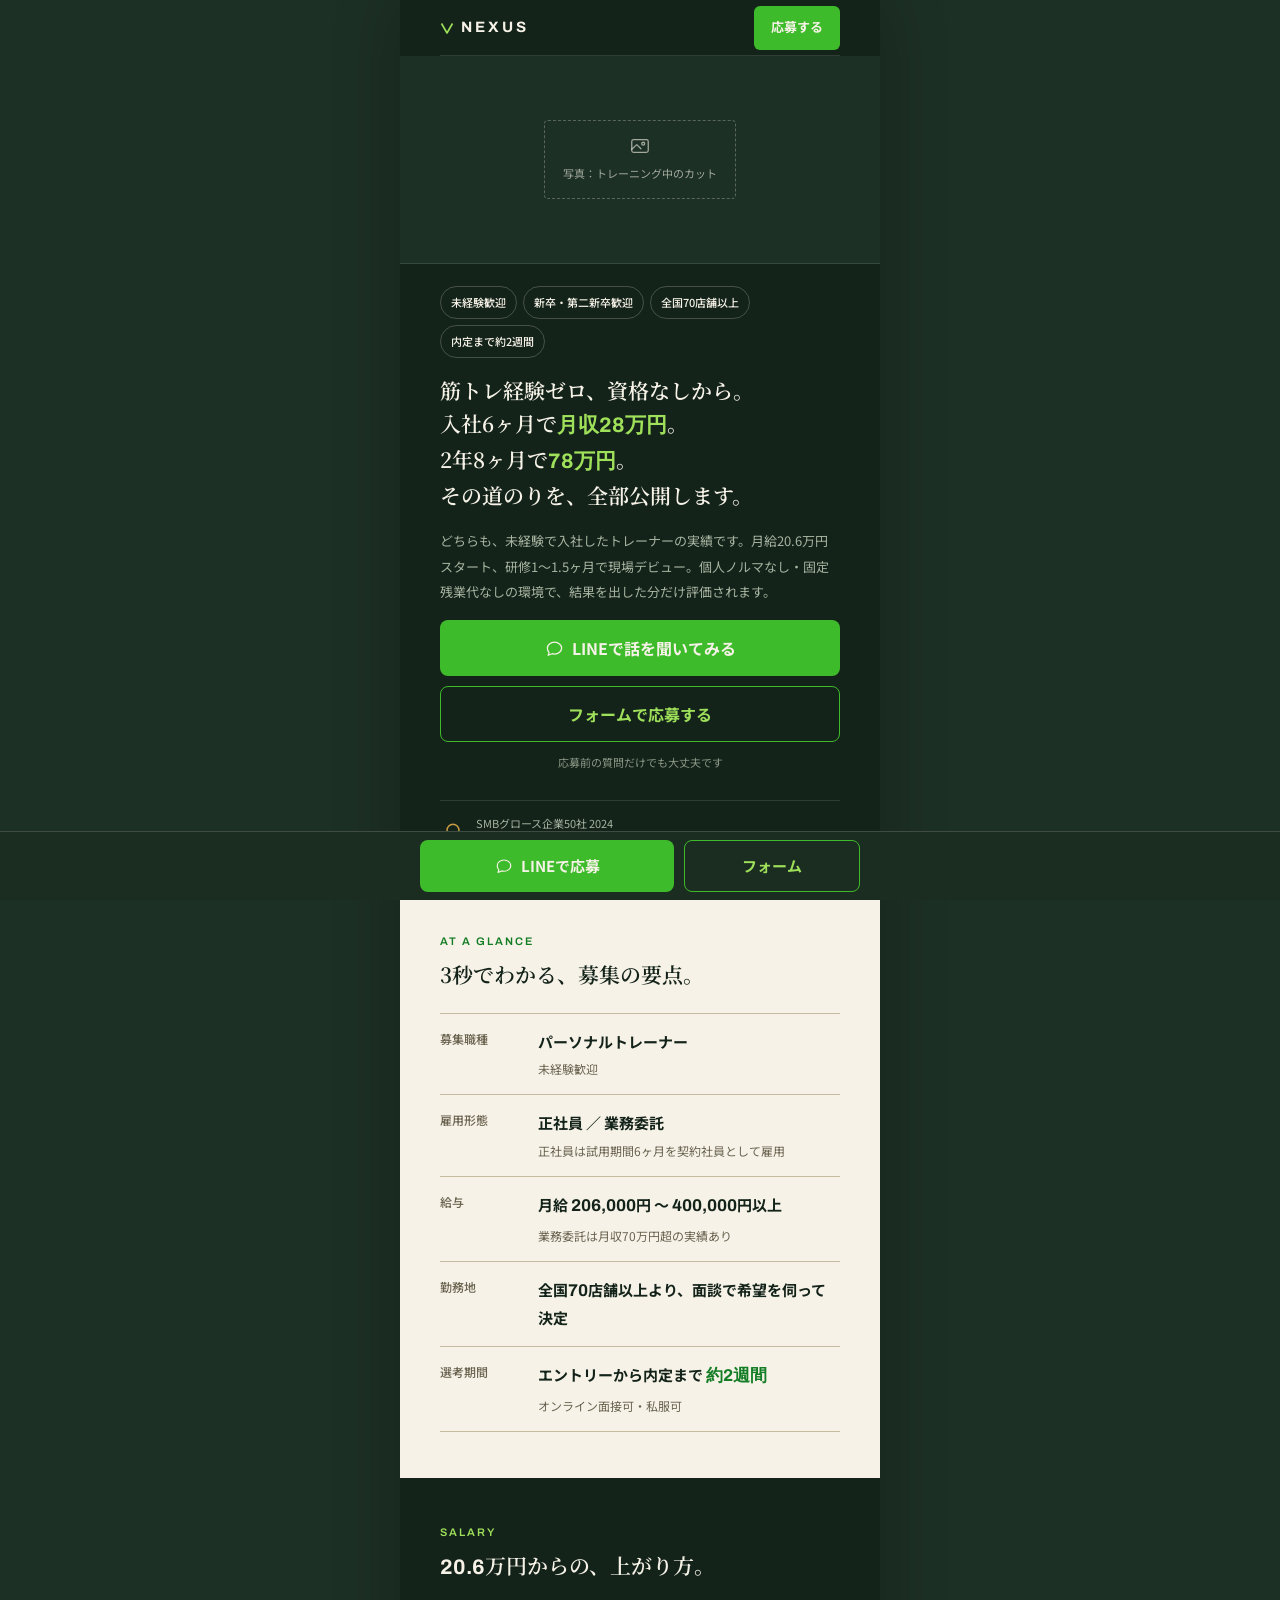
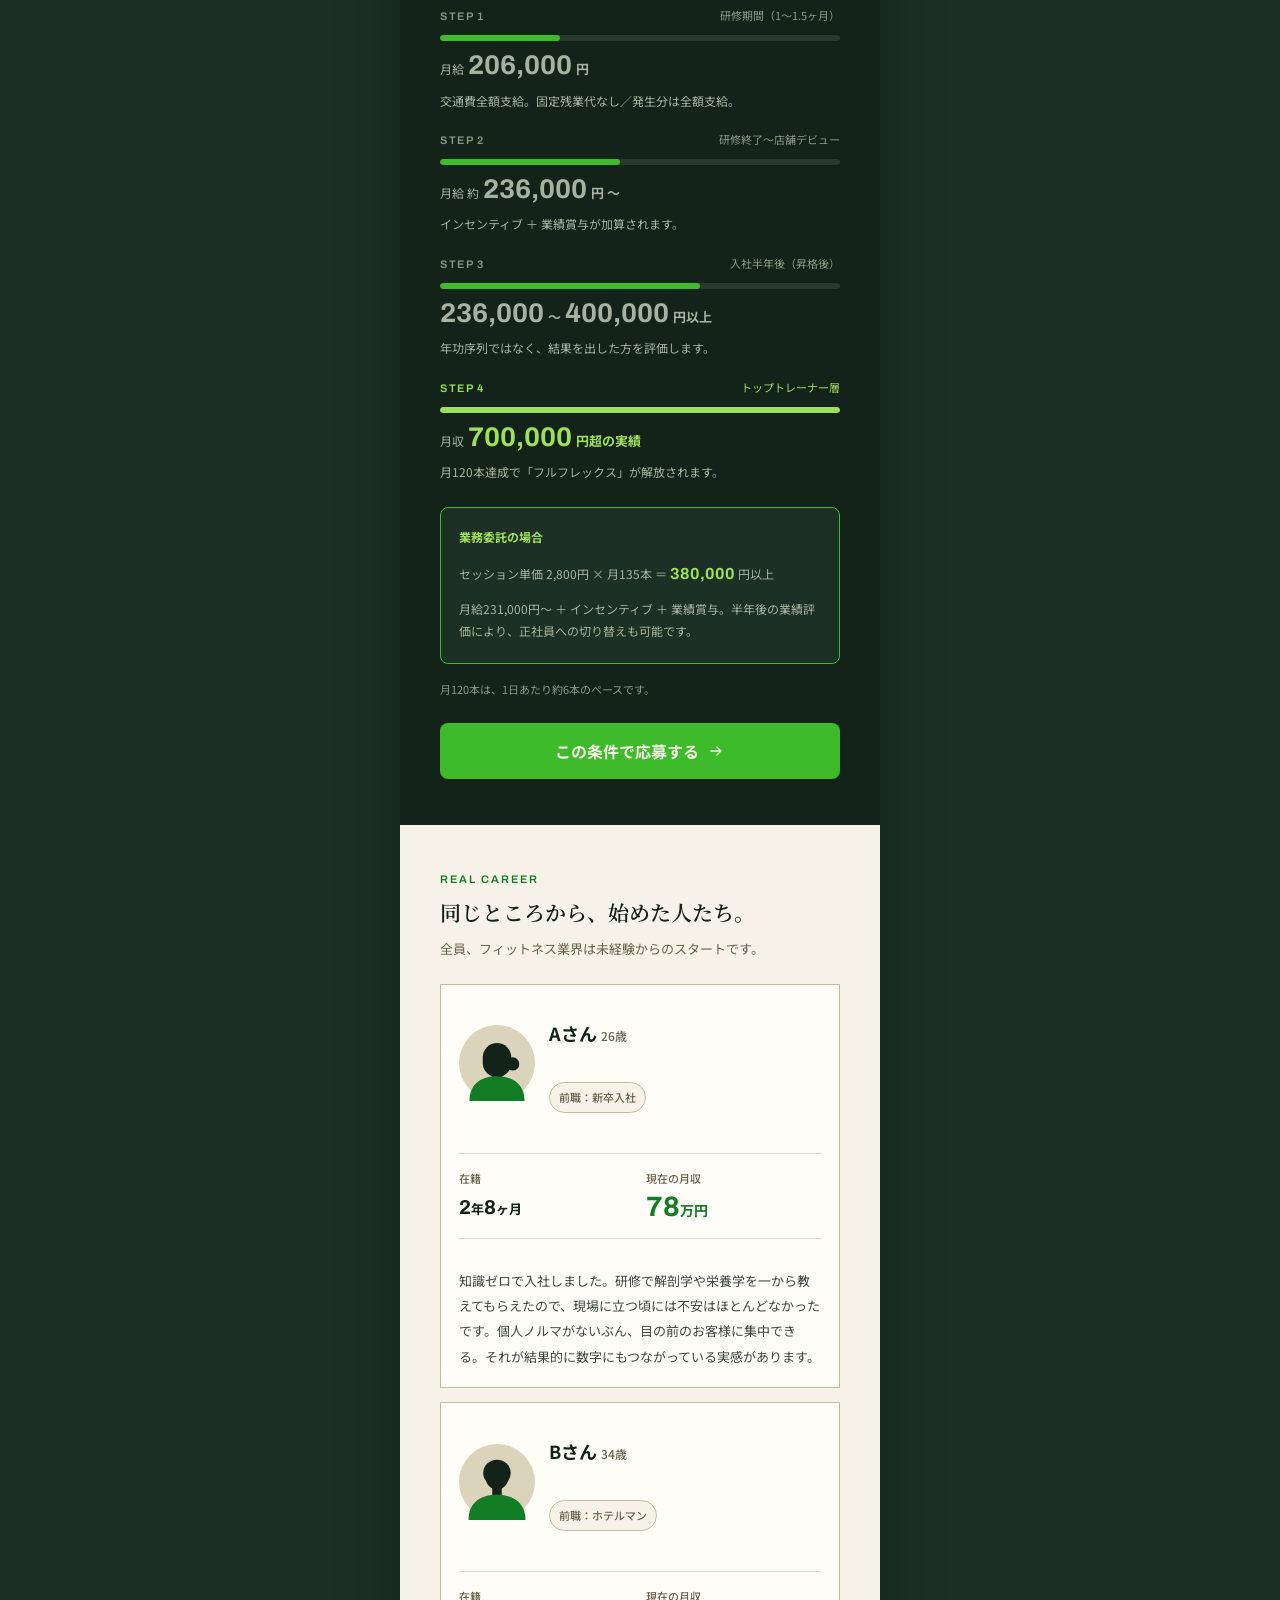
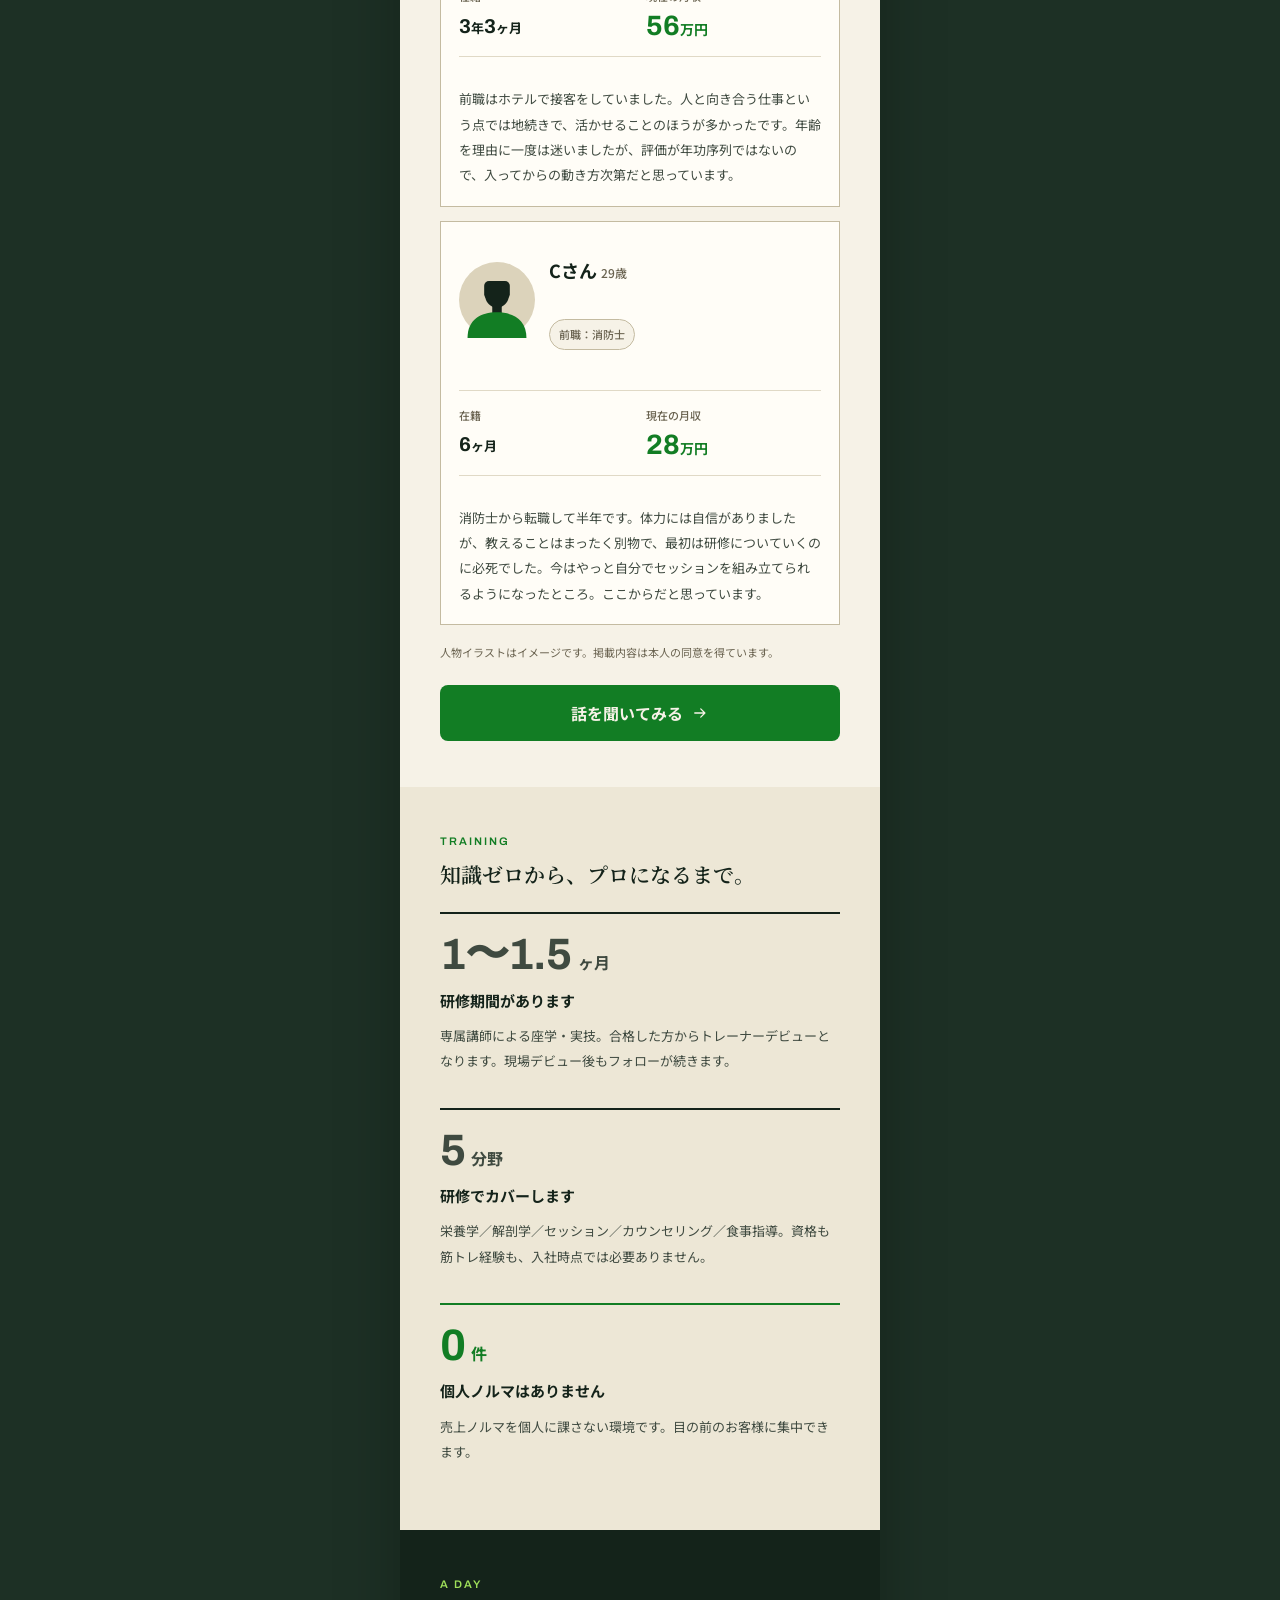
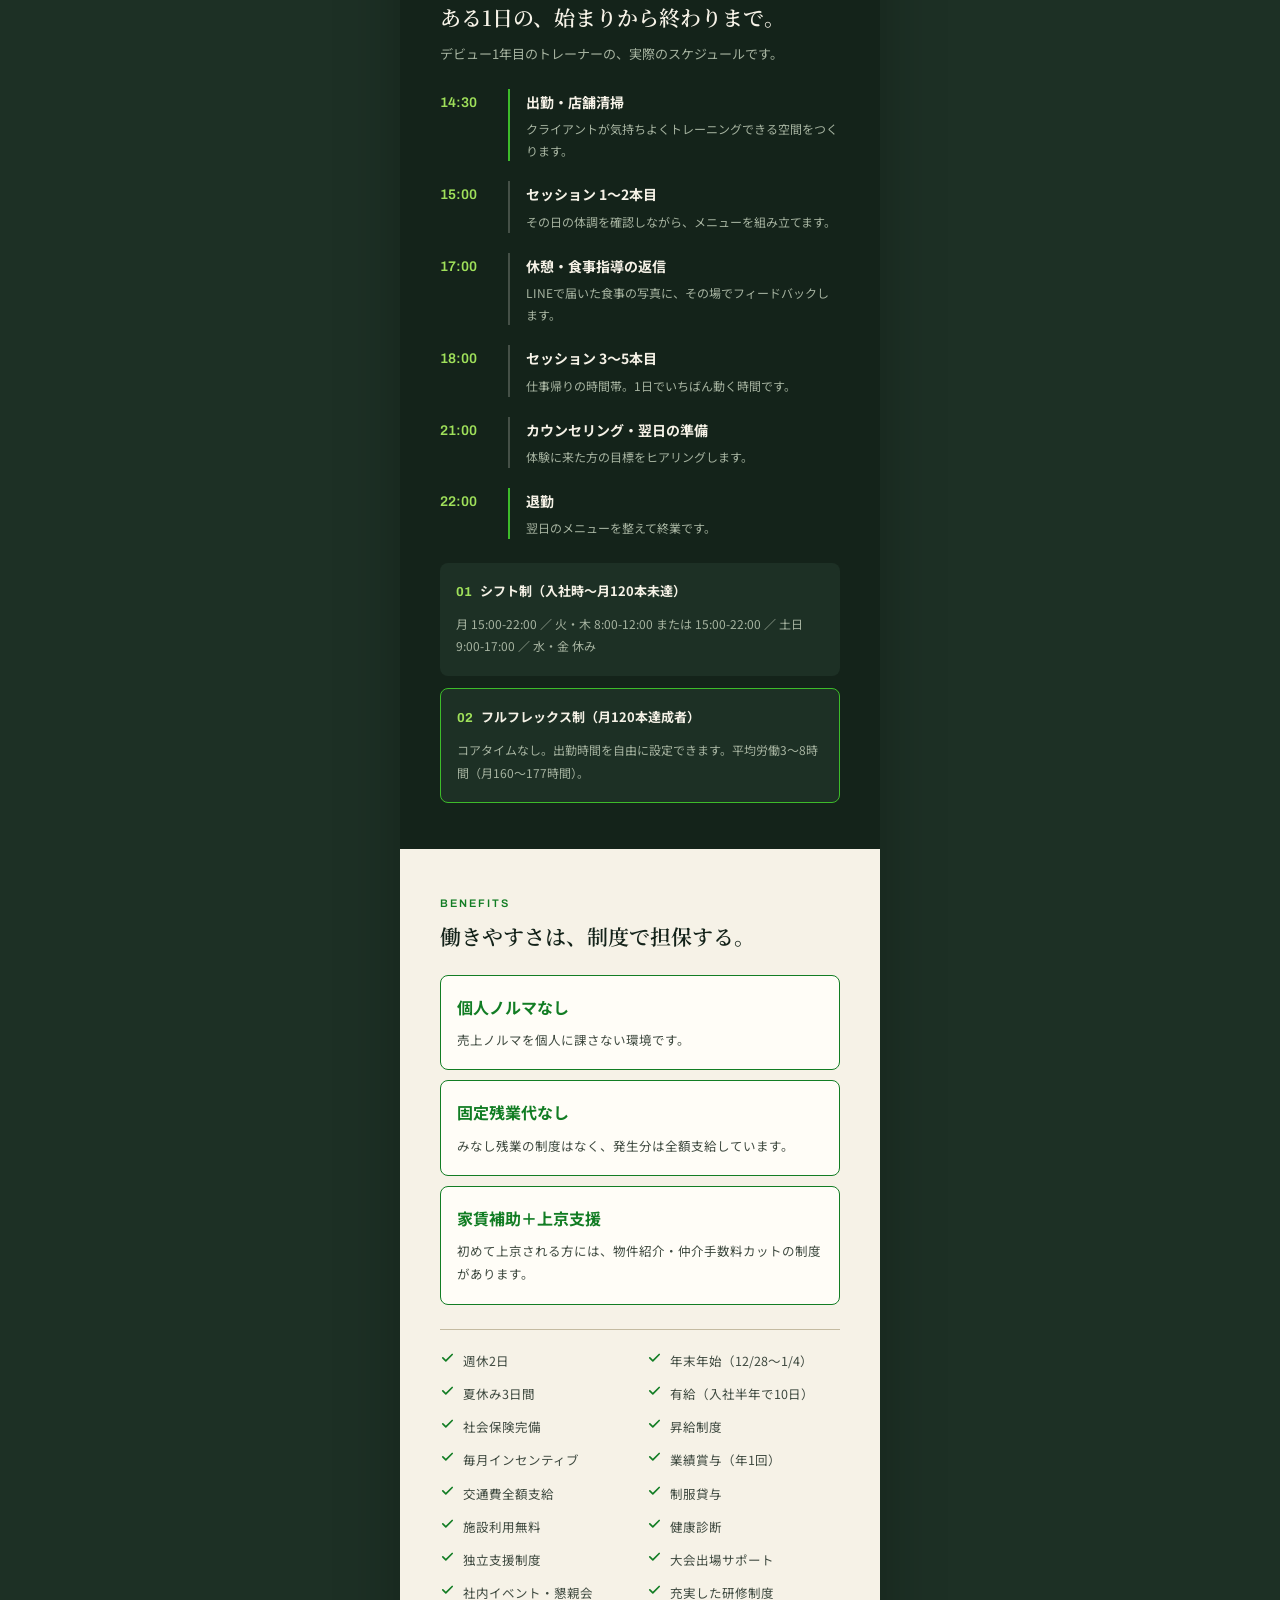
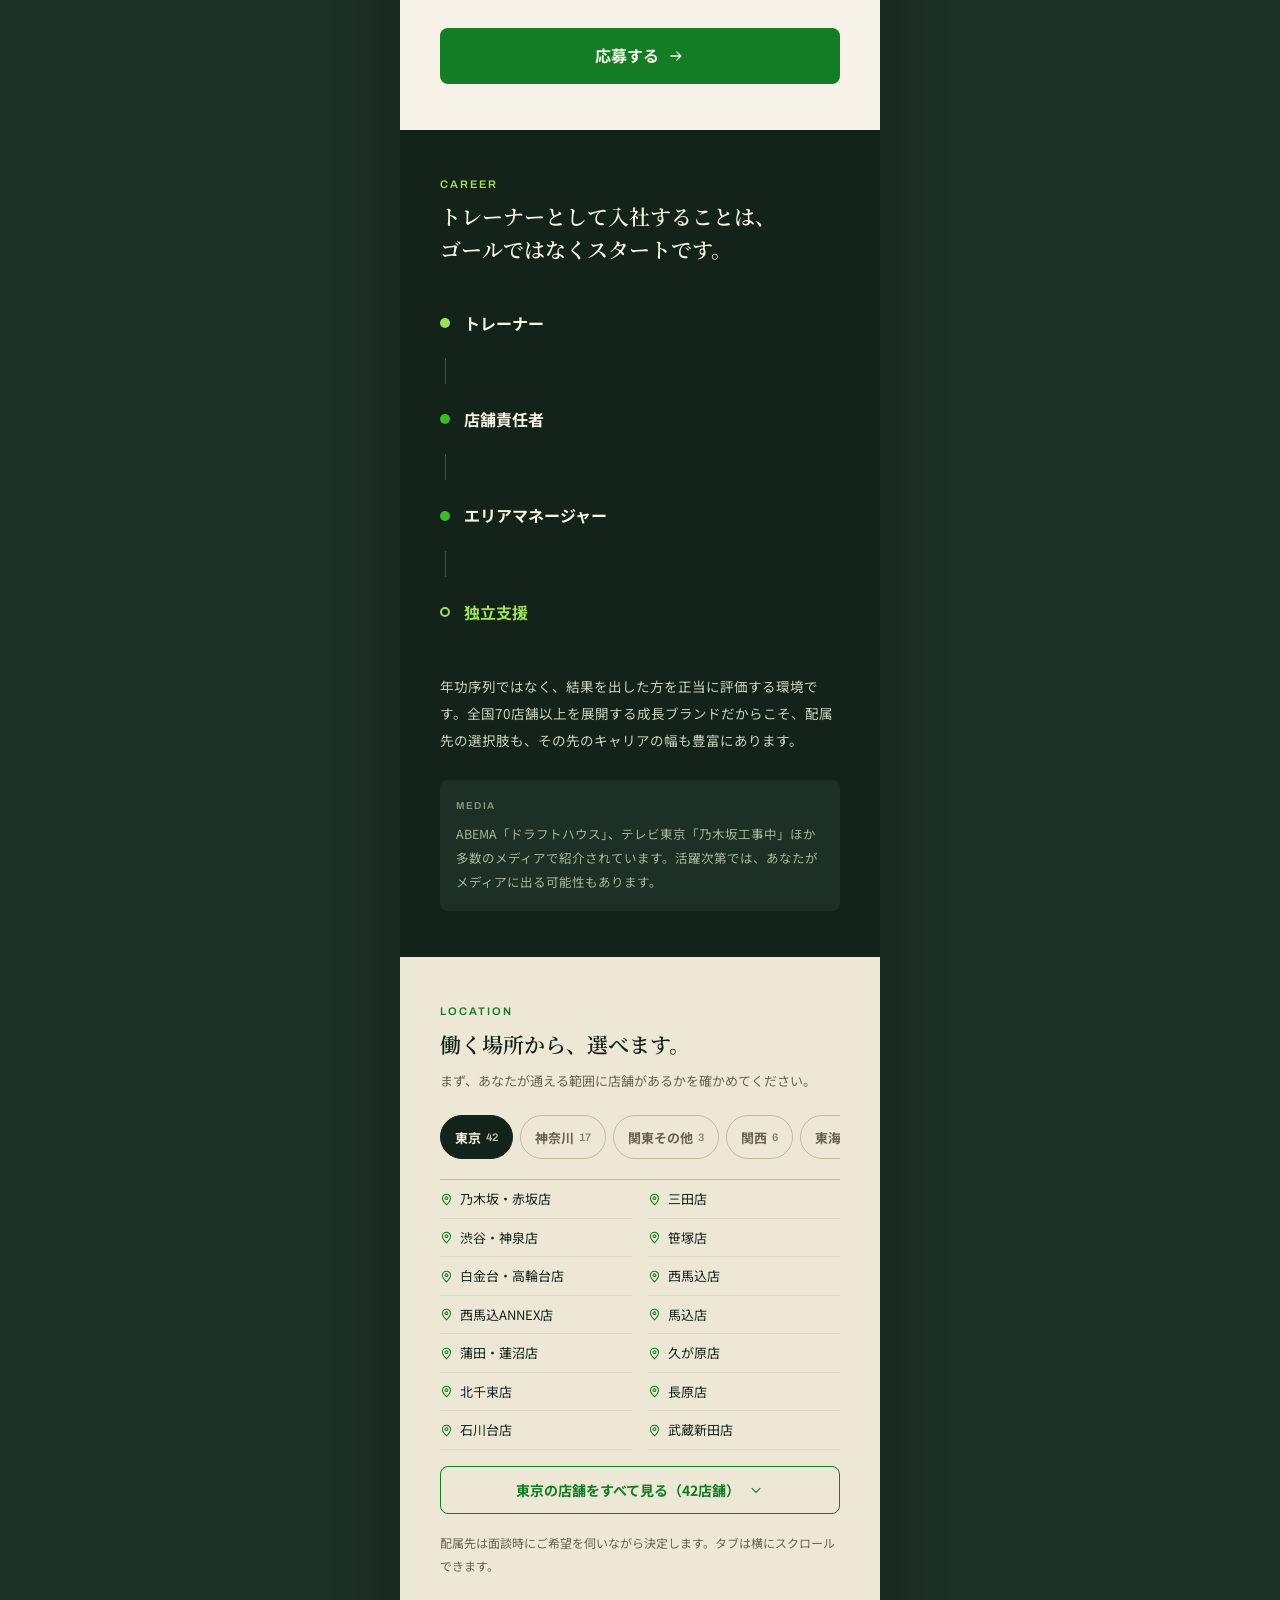
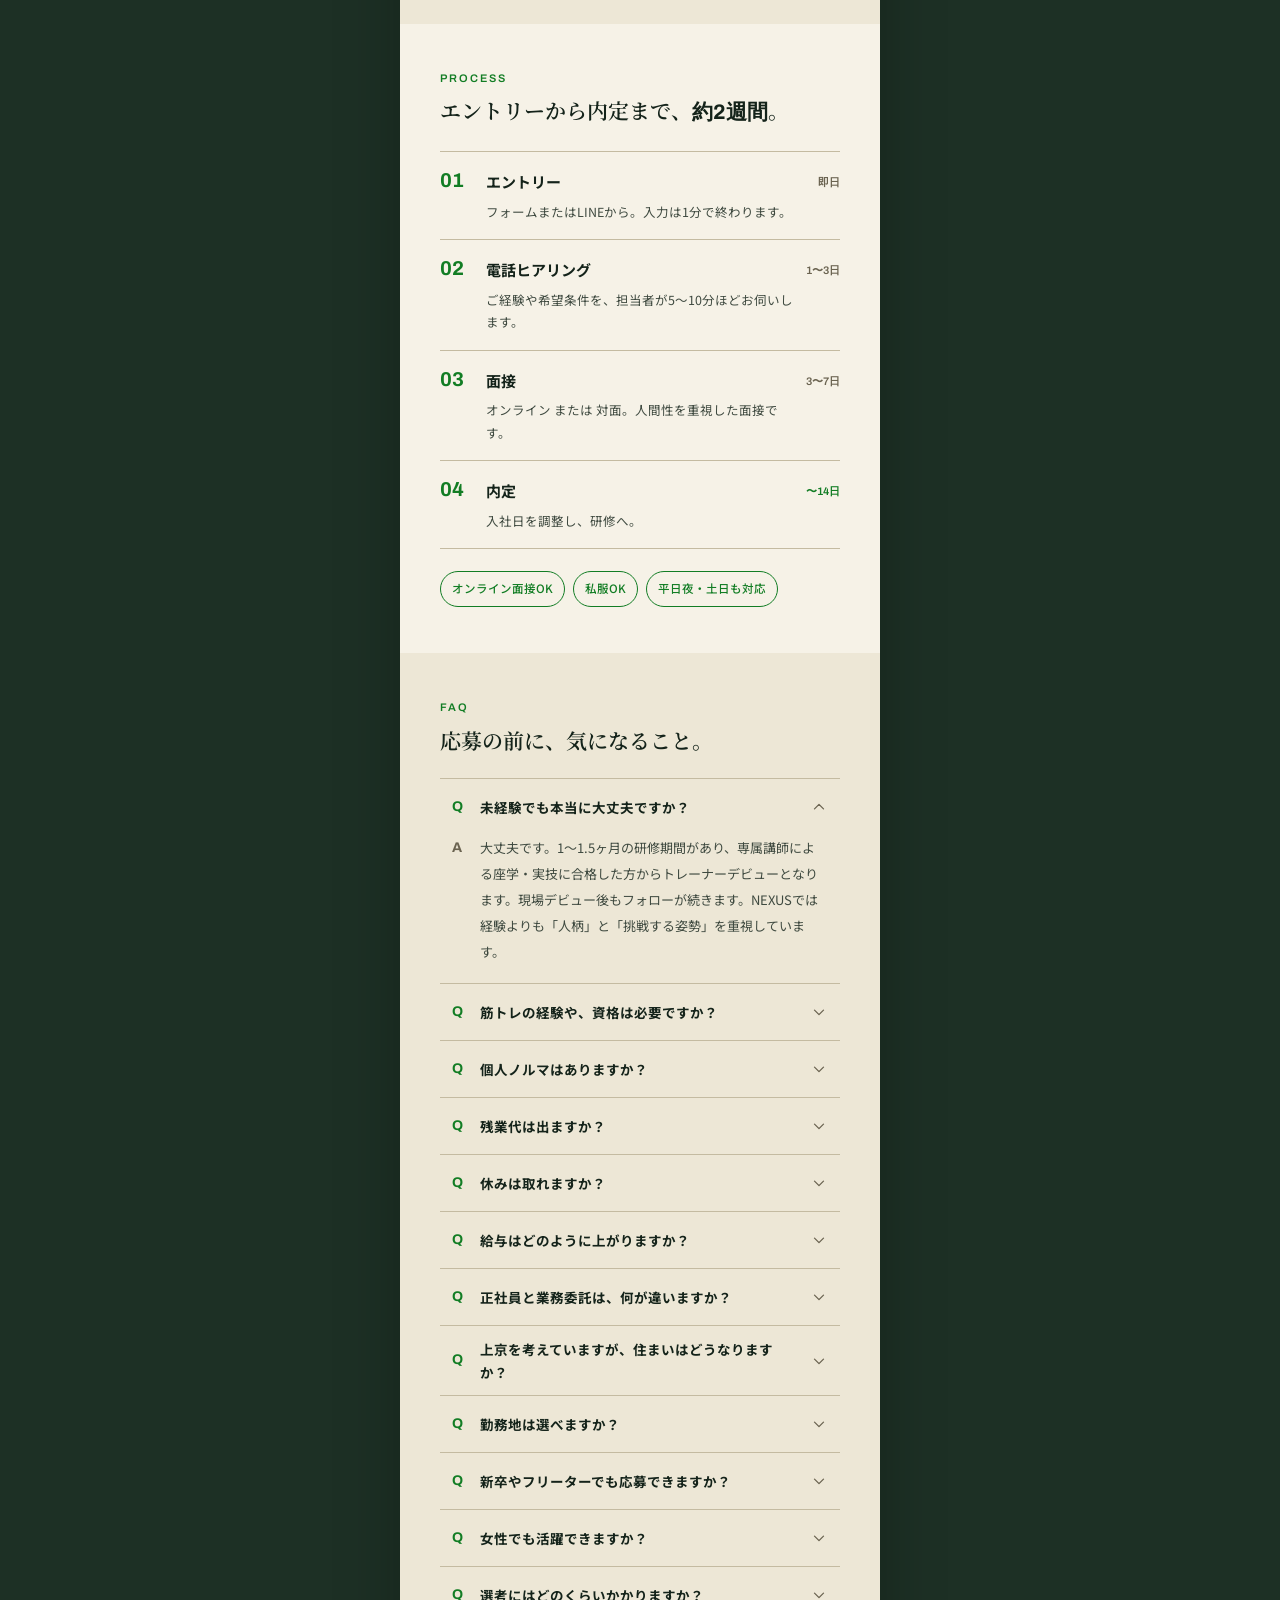
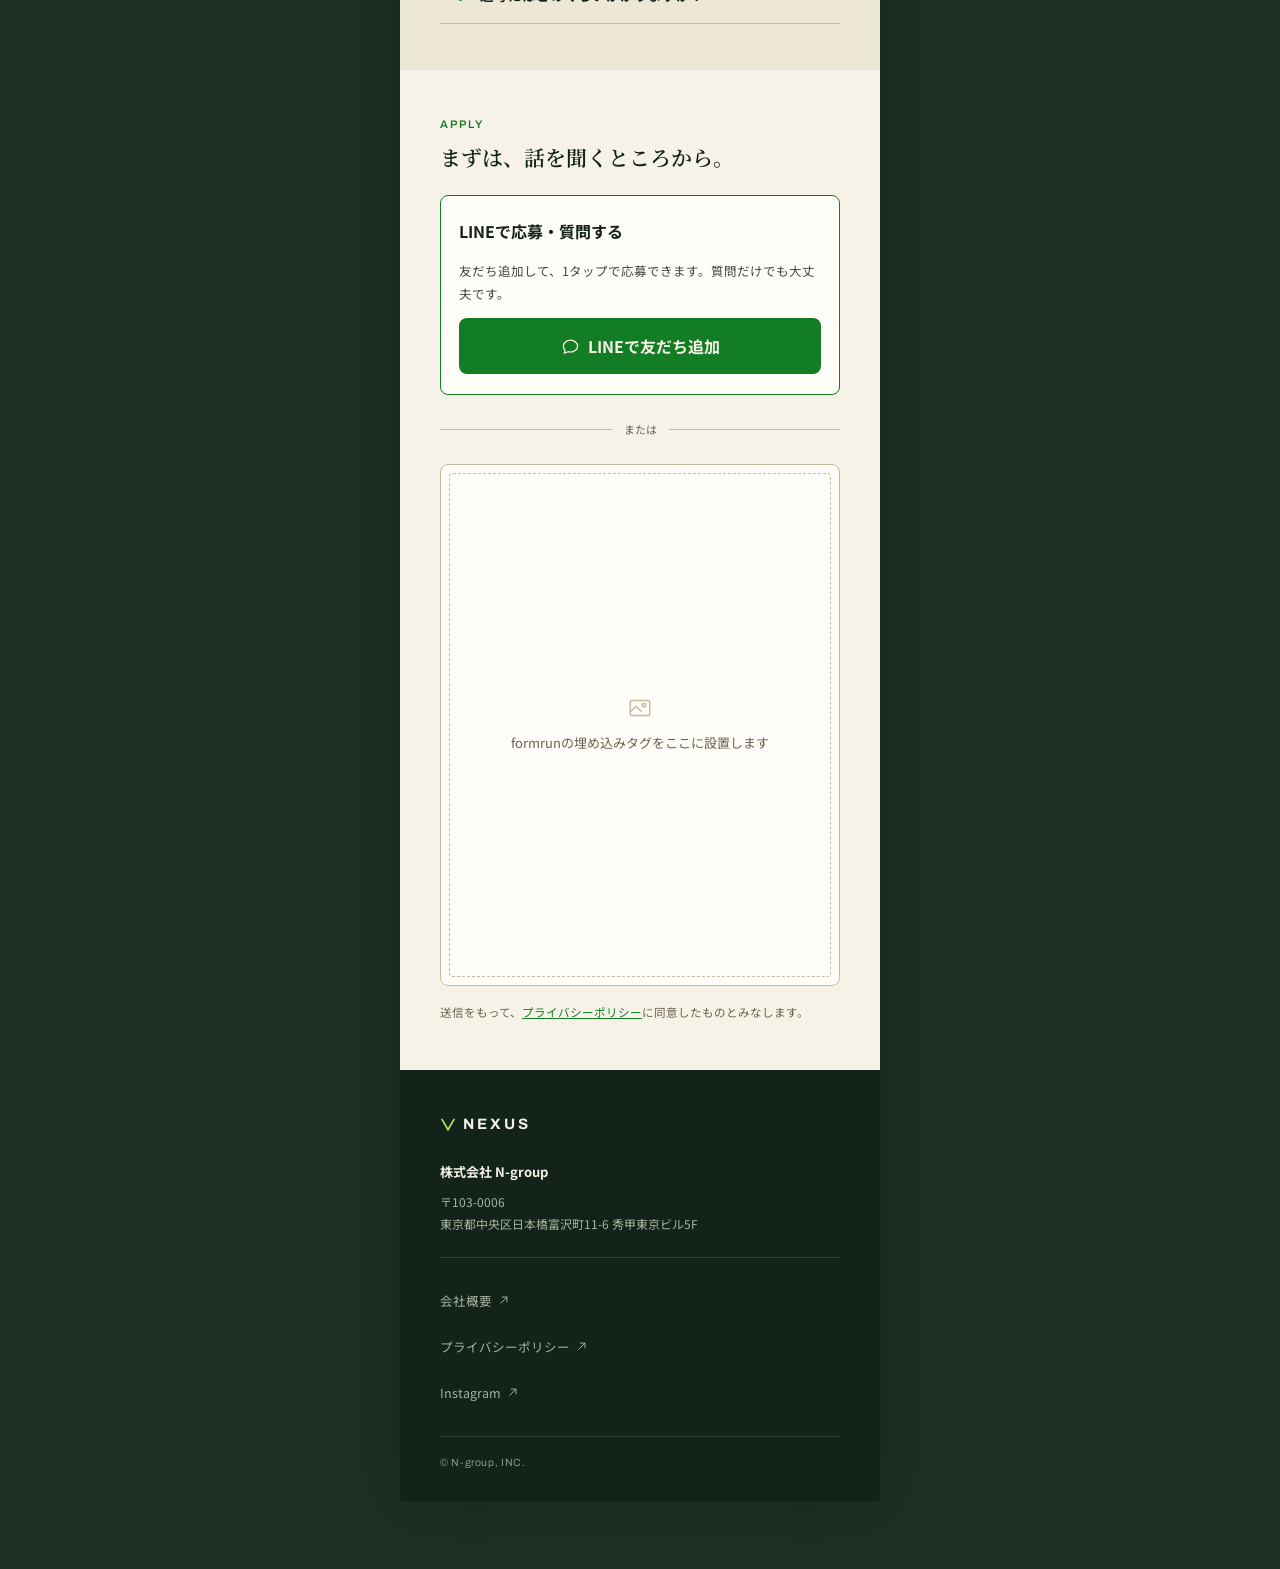
==== index.html @ 8904ad71 "Add files via upload" ====
<!doctype html>
<html lang="ja">
<head>
<meta charset="utf-8">
<meta name="viewport" content="width=device-width, initial-scale=1">
<title>パーソナルトレーナー採用｜NEXUS（全国70店舗以上）未経験歓迎</title>
<meta name="description" content="NEXUSパーソナルジムのトレーナー募集。筋トレ経験ゼロ・資格なしから、1〜1.5ヶ月の研修を経てデビュー。個人ノルマなし、固定残業代なし。内定まで約2週間。全国70店舗以上で募集中。">
<link rel="canonical" href="https://recruit.nexus-gym.com/">

<meta property="og:type" content="website">
<meta property="og:site_name" content="NEXUS パーソナルトレーナー採用">
<meta property="og:title" content="筋トレ経験ゼロ、資格なしから。｜NEXUS パーソナルトレーナー採用">
<meta property="og:description" content="入社6ヶ月で月収28万円。2年8ヶ月で78万円。未経験で入社したトレーナーの実績です。内定まで約2週間。">
<meta property="og:url" content="https://recruit.nexus-gym.com/">
<meta property="og:image" content="https://recruit.nexus-gym.com/assets/ogp.png">
<meta name="twitter:card" content="summary_large_image">

<link rel="preconnect" href="https://fonts.googleapis.com">
<link rel="preconnect" href="https://fonts.gstatic.com" crossorigin>
<link rel="stylesheet" href="https://fonts.googleapis.com/css2?family=Archivo:wght@600;700&family=Noto+Sans+JP:wght@400;500;700&family=Noto+Serif+JP:wght@600&display=swap">
<link rel="stylesheet" href="/styles.css">

<!-- Google Tag Manager -->
<script>(function(w,d,s,l,i){w[l]=w[l]||[];w[l].push({'gtm.start':
new Date().getTime(),event:'gtm.js'});var f=d.getElementsByTagName(s)[0],
j=d.createElement(s),dl=l!='dataLayer'?'&l='+l:'';j.async=true;j.src=
'https://www.googletagmanager.com/gtm.js?id='+i+dl;f.parentNode.insertBefore(j,f);
})(window,document,'script','dataLayer','GTM-TMS968DN');</script>
<!-- End Google Tag Manager -->

<script type="application/ld+json">
{
  "@context": "https://schema.org",
  "@type": "JobPosting",
  "title": "パーソナルトレーナー（未経験歓迎）",
  "description": "NEXUSパーソナルジムのトレーナー職。1〜1.5ヶ月の研修（栄養学・解剖学・セッション・カウンセリング・食事指導）を経て現場デビュー。個人ノルマなし、固定残業代なし。",
  "datePosted": "2026-09-08",
  "employmentType": ["FULL_TIME", "CONTRACTOR"],
  "hiringOrganization": {
    "@type": "Organization",
    "name": "株式会社N-group",
    "sameAs": "https://nexus-gym.com/"
  },
  "jobLocation": {
    "@type": "Place",
    "address": {
      "@type": "PostalAddress",
      "streetAddress": "日本橋富沢町11-6 秀甲東京ビル5F",
      "addressLocality": "中央区",
      "addressRegion": "東京都",
      "postalCode": "103-0006",
      "addressCountry": "JP"
    }
  },
  "baseSalary": {
    "@type": "MonetaryAmount",
    "currency": "JPY",
    "value": { "@type": "QuantitativeValue", "minValue": 206000, "maxValue": 400000, "unitText": "MONTH" }
  }
}
</script>
</head>
<body>
<!-- Google Tag Manager (noscript) -->
<noscript><iframe src="https://www.googletagmanager.com/ns.html?id=GTM-TMS968DN"
height="0" width="0" style="display:none;visibility:hidden"></iframe></noscript>

<svg width="0" height="0" style="position:absolute" aria-hidden="true" focusable="false">
  <symbol id="i-chat" viewBox="0 0 24 24" fill="none"><path d="M21 11.5c0 4.14-4.03 7.5-9 7.5-1.02 0-2-.14-2.9-.4L4 20.5l1.2-3.3C3.83 15.72 3 13.7 3 11.5 3 7.36 7.03 4 12 4s9 3.36 9 7.5Z" stroke="currentColor" stroke-width="1.6" stroke-linejoin="round"/></symbol>
  <symbol id="i-arrow" viewBox="0 0 24 24" fill="none"><path d="M5 12h13M13 6.5l5.5 5.5L13 17.5" stroke="currentColor" stroke-width="1.7" stroke-linecap="round" stroke-linejoin="round"/></symbol>
  <symbol id="i-check" viewBox="0 0 16 16" fill="none"><path d="M3 8.4 6.2 11.5 13 4.8" stroke="currentColor" stroke-width="1.8" stroke-linecap="round" stroke-linejoin="round"/></symbol>
  <symbol id="i-pin" viewBox="0 0 16 16" fill="none"><path d="M8 14.5s5-4.4 5-8a5 5 0 1 0-10 0c0 3.6 5 8 5 8Z" stroke="currentColor" stroke-width="1.3"/><circle cx="8" cy="6.4" r="1.7" stroke="currentColor" stroke-width="1.3"/></symbol>
  <symbol id="i-chev" viewBox="0 0 24 24" fill="none"><path d="M6 9.5l6 6 6-6" stroke="currentColor" stroke-width="1.7" stroke-linecap="round" stroke-linejoin="round"/></symbol>
  <symbol id="i-ext" viewBox="0 0 16 16" fill="none"><path d="M6 3h7v7M13 3 4 12" stroke="currentColor" stroke-width="1.4" stroke-linecap="round" stroke-linejoin="round"/></symbol>
  <symbol id="i-award" viewBox="0 0 24 24" fill="none"><circle cx="12" cy="9.5" r="5.5" stroke="currentColor" stroke-width="1.4"/><path d="M8.5 14.5 7 21.5 12 19l5 2.5-1.5-7" stroke="currentColor" stroke-width="1.4" stroke-linejoin="round"/></symbol>
  <symbol id="i-photo" viewBox="0 0 24 24" fill="none"><rect x="3" y="5" width="18" height="14" rx="2" stroke="currentColor" stroke-width="1.4"/><path d="M3 15.5 8.5 10.5 13 15" stroke="currentColor" stroke-width="1.4" stroke-linecap="round" stroke-linejoin="round"/><circle cx="15.5" cy="9.5" r="1.6" stroke="currentColor" stroke-width="1.4"/></symbol>
  <symbol id="i-logo" viewBox="0 0 14 14" fill="none"><path d="M1.5 2.5 7 12l5.5-9.5" stroke="currentColor" stroke-width="1.6" stroke-linejoin="round"/></symbol>
</svg>

<div class="page">

<!-- ========== 01 ファーストビュー ========== -->
<header class="hero" id="hero">
  <div class="wrap">
    <div class="hdr">
      <a class="logo" href="/"><svg width="14" height="14" style="color:var(--accent-2)"><use href="#i-logo"/></svg>NEXUS</a>
      <a class="btn btn-primary" href="#apply">応募する</a>
    </div>
  </div>

  <!-- TODO: 差し替え。<img src="/assets/hero.webp" alt="" width="780" height="416" fetchpriority="high"> -->
  <div class="hero-photo">
    <p class="photo-slot">
      <svg width="22" height="22"><use href="#i-photo"/></svg>
      写真：トレーニング中のカット
    </p>
  </div>

  <div class="wrap">
    <div class="hero-body">
      <ul class="badges">
        <li>未経験歓迎</li><li>新卒・第二新卒歓迎</li><li>全国70店舗以上</li><li>内定まで約2週間</li>
      </ul>

      <h1>筋トレ経験ゼロ、資格なしから。<br>入社6ヶ月で<span class="num">月収28万円</span>。<br>2年8ヶ月で<span class="num">78万円</span>。<br>その道のりを、全部公開します。</h1>

      <p class="hero-sub">どちらも、未経験で入社したトレーナーの実績です。月給20.6万円スタート、研修1〜1.5ヶ月で現場デビュー。個人ノルマなし・固定残業代なしの環境で、結果を出した分だけ評価されます。</p>

      <div class="hero-cta">
        <a class="btn btn-primary" href="#line" data-cta="hero-line"><svg width="19" height="19"><use href="#i-chat"/></svg>LINEで話を聞いてみる</a>
        <a class="btn btn-ghost" href="#apply" data-cta="hero-form">フォームで応募する</a>
        <p class="cta-note">応募前の質問だけでも大丈夫です</p>
      </div>

      <p class="award">
        <svg width="26" height="26" style="color:#C79A44;flex:none"><use href="#i-award"/></svg>
        <span>SMBグロース企業50社 2024<br>フィットネス部門 受賞</span>
      </p>
    </div>
  </div>
</header>

<main>

<!-- ========== 02 募集の要点 ========== -->
<section class="s-light">
  <div class="wrap">
    <div class="sec-head">
      <span class="eyebrow">AT A GLANCE</span>
      <h2>3秒でわかる、募集の要点。</h2>
    </div>
    <dl class="facts">
      <div class="fact"><dt>募集職種</dt><dd>パーソナルトレーナー<span class="sub">未経験歓迎</span></dd></div>
      <div class="fact"><dt>雇用形態</dt><dd>正社員 ／ 業務委託<span class="sub">正社員は試用期間6ヶ月を契約社員として雇用</span></dd></div>
      <div class="fact"><dt>給与</dt><dd>月給 <span class="n">206,000</span>円 〜 <span class="n">400,000</span>円以上<span class="sub">業務委託は月収70万円超の実績あり</span></dd></div>
      <div class="fact"><dt>勤務地</dt><dd>全国<span class="n">70</span>店舗以上より、面談で希望を伺って決定</dd></div>
      <div class="fact"><dt>選考期間</dt><dd>エントリーから内定まで <span class="n hl">約2週間</span><span class="sub">オンライン面接可・私服可</span></dd></div>
    </dl>
  </div>
</section>

<!-- ========== 03 給与モデル ========== -->
<section class="s-dark">
  <div class="wrap">
    <div class="sec-head">
      <span class="eyebrow">SALARY</span>
      <h2><span style="font-family:var(--f-num);font-weight:700">20.6</span>万円からの、上がり方。</h2>
    </div>

    <div class="steps">
      <div class="step">
        <div class="step-top"><span class="step-no">STEP 1</span><span class="step-when">研修期間（1〜1.5ヶ月）</span></div>
        <div class="meter"><i style="width:30%"></i></div>
        <p class="amount"><span class="lbl">月給</span><span class="n">206,000</span><span class="unit">円</span></p>
        <p>交通費全額支給。固定残業代なし／発生分は全額支給。</p>
      </div>
      <div class="step">
        <div class="step-top"><span class="step-no">STEP 2</span><span class="step-when">研修終了〜店舗デビュー</span></div>
        <div class="meter"><i style="width:45%"></i></div>
        <p class="amount"><span class="lbl">月給 約</span><span class="n">236,000</span><span class="unit">円 〜</span></p>
        <p>インセンティブ ＋ 業績賞与が加算されます。</p>
      </div>
      <div class="step">
        <div class="step-top"><span class="step-no">STEP 3</span><span class="step-when">入社半年後（昇格後）</span></div>
        <div class="meter"><i style="width:65%"></i></div>
        <p class="amount"><span class="n">236,000</span><span class="unit">〜</span><span class="n">400,000</span><span class="unit">円以上</span></p>
        <p>年功序列ではなく、結果を出した方を評価します。</p>
      </div>
      <div class="step is-top">
        <div class="step-top"><span class="step-no">STEP 4</span><span class="step-when">トップトレーナー層</span></div>
        <div class="meter"><i style="width:100%"></i></div>
        <p class="amount"><span class="lbl">月収</span><span class="n">700,000</span><span class="unit">円超の実績</span></p>
        <p>月120本達成で「フルフレックス」が解放されます。</p>
      </div>
    </div>

    <div class="panel-outline">
      <h3>業務委託の場合</h3>
      <p>セッション単価 2,800円 × 月135本 ＝ <b style="color:var(--accent-2);font-family:var(--f-num);font-size:16px">380,000</b> 円以上</p>
      <p>月給231,000円〜 ＋ インセンティブ ＋ 業績賞与。半年後の業績評価により、正社員への切り替えも可能です。</p>
    </div>

    <p class="note-dark">月120本は、1日あたり約6本のペースです。</p>

    <a class="btn btn-primary" href="#apply" style="margin-top:24px" data-cta="salary">この条件で応募する<svg width="18" height="18"><use href="#i-arrow"/></svg></a>
  </div>
</section>

<!-- ========== 04 先輩の実例 ========== -->
<section class="s-light">
  <div class="wrap">
    <div class="sec-head">
      <span class="eyebrow">REAL CAREER</span>
      <h2>同じところから、始めた人たち。</h2>
      <p class="lede">全員、フィットネス業界は未経験からのスタートです。</p>
    </div>

    <div class="members">
      <article class="member">
        <div class="member-top">
          <svg width="76" height="76" viewBox="0 0 80 80" role="img" aria-label="Aさんのイラスト">
            <circle cx="40" cy="40" r="40" fill="#DCD3BB"/>
            <rect x="25" y="19" width="30" height="36" rx="15" fill="#14231A"/>
            <circle cx="56.5" cy="41" r="7" fill="#14231A"/>
            <rect x="35" y="42" width="10" height="15" fill="#14231A"/>
            <path d="M11 80C11 62 23.5 54 40 54s29 8 29 26Z" fill="#127D24"/>
            <ellipse cx="40" cy="34" rx="12" ry="13.5" fill="#14231A"/>
          </svg>
          <div class="member-id">
            <p class="member-name">Aさん <span>26歳</span></p>
            <p class="chip">前職：新卒入社</p>
          </div>
        </div>
        <dl class="member-stats">
          <div class="stat"><dt>在籍</dt><dd>2<span class="u">年</span>8<span class="u">ヶ月</span></dd></div>
          <div class="stat is-pay"><dt>現在の月収</dt><dd>78<span class="u">万円</span></dd></div>
        </dl>
        <p class="member-cmt">知識ゼロで入社しました。研修で解剖学や栄養学を一から教えてもらえたので、現場に立つ頃には不安はほとんどなかったです。個人ノルマがないぶん、目の前のお客様に集中できる。それが結果的に数字にもつながっている実感があります。</p>
      </article>

      <article class="member">
        <div class="member-top">
          <svg width="76" height="76" viewBox="0 0 80 80" role="img" aria-label="Bさんのイラスト">
            <circle cx="40" cy="40" r="40" fill="#DCD3BB"/>
            <ellipse cx="40" cy="30.5" rx="14.5" ry="14" fill="#14231A"/>
            <rect x="35" y="42" width="10" height="15" fill="#14231A"/>
            <path d="M10 80C10 61.5 23 53.5 40 53.5S70 61.5 70 80Z" fill="#127D24"/>
            <ellipse cx="40" cy="35" rx="12" ry="13" fill="#14231A"/>
          </svg>
          <div class="member-id">
            <p class="member-name">Bさん <span>34歳</span></p>
            <p class="chip">前職：ホテルマン</p>
          </div>
        </div>
        <dl class="member-stats">
          <div class="stat"><dt>在籍</dt><dd>3<span class="u">年</span>3<span class="u">ヶ月</span></dd></div>
          <div class="stat is-pay"><dt>現在の月収</dt><dd>56<span class="u">万円</span></dd></div>
        </dl>
        <p class="member-cmt">前職はホテルで接客をしていました。人と向き合う仕事という点では地続きで、活かせることのほうが多かったです。年齢を理由に一度は迷いましたが、評価が年功序列ではないので、入ってからの動き方次第だと思っています。</p>
      </article>

      <article class="member">
        <div class="member-top">
          <svg width="76" height="76" viewBox="0 0 80 80" role="img" aria-label="Cさんのイラスト">
            <circle cx="40" cy="40" r="40" fill="#DCD3BB"/>
            <rect x="26.5" y="20" width="27" height="19" rx="5" fill="#14231A"/>
            <rect x="35" y="42" width="10" height="15" fill="#14231A"/>
            <path d="M9 80C9 61 22.5 53 40 53s31 8 31 27Z" fill="#127D24"/>
            <ellipse cx="40" cy="35" rx="12.5" ry="13" fill="#14231A"/>
          </svg>
          <div class="member-id">
            <p class="member-name">Cさん <span>29歳</span></p>
            <p class="chip">前職：消防士</p>
          </div>
        </div>
        <dl class="member-stats">
          <div class="stat"><dt>在籍</dt><dd>6<span class="u">ヶ月</span></dd></div>
          <div class="stat is-pay"><dt>現在の月収</dt><dd>28<span class="u">万円</span></dd></div>
        </dl>
        <p class="member-cmt">消防士から転職して半年です。体力には自信がありましたが、教えることはまったく別物で、最初は研修についていくのに必死でした。今はやっと自分でセッションを組み立てられるようになったところ。ここからだと思っています。</p>
      </article>
    </div>

    <p class="disclaimer">人物イラストはイメージです。掲載内容は本人の同意を得ています。</p>

    <a class="btn btn-primary-light" href="#line" data-cta="members">話を聞いてみる<svg width="18" height="18"><use href="#i-arrow"/></svg></a>
  </div>
</section>

<!-- ========== 05 研修 ========== -->
<section class="s-light-2">
  <div class="wrap">
    <div class="sec-head">
      <span class="eyebrow">TRAINING</span>
      <h2>知識ゼロから、プロになるまで。</h2>
    </div>
    <div class="reasons">
      <div class="reason">
        <p class="fig"><b>1〜1.5</b><span>ヶ月</span></p>
        <h3>研修期間があります</h3>
        <p>専属講師による座学・実技。合格した方からトレーナーデビューとなります。現場デビュー後もフォローが続きます。</p>
      </div>
      <div class="reason">
        <p class="fig"><b>5</b><span>分野</span></p>
        <h3>研修でカバーします</h3>
        <p>栄養学／解剖学／セッション／カウンセリング／食事指導。資格も筋トレ経験も、入社時点では必要ありません。</p>
      </div>
      <div class="reason is-hl">
        <p class="fig"><b>0</b><span>件</span></p>
        <h3>個人ノルマはありません</h3>
        <p>売上ノルマを個人に課さない環境です。目の前のお客様に集中できます。</p>
      </div>
    </div>
  </div>
</section>

<!-- ========== 06 1日の流れ ========== -->
<section class="s-dark">
  <div class="wrap">
    <div class="sec-head">
      <span class="eyebrow">A DAY</span>
      <h2>ある1日の、始まりから終わりまで。</h2>
      <p class="lede">デビュー1年目のトレーナーの、実際のスケジュールです。</p>
    </div>

    <!-- TODO: 実在の1名分のタイムラインに差し替え -->
    <div class="timeline">
      <div class="tl-row"><span class="tl-time">14:30</span><div class="tl-body"><b>出勤・店舗清掃</b><span>クライアントが気持ちよくトレーニングできる空間をつくります。</span></div></div>
      <div class="tl-row"><span class="tl-time">15:00</span><div class="tl-body"><b>セッション 1〜2本目</b><span>その日の体調を確認しながら、メニューを組み立てます。</span></div></div>
      <div class="tl-row"><span class="tl-time">17:00</span><div class="tl-body"><b>休憩・食事指導の返信</b><span>LINEで届いた食事の写真に、その場でフィードバックします。</span></div></div>
      <div class="tl-row"><span class="tl-time">18:00</span><div class="tl-body"><b>セッション 3〜5本目</b><span>仕事帰りの時間帯。1日でいちばん動く時間です。</span></div></div>
      <div class="tl-row"><span class="tl-time">21:00</span><div class="tl-body"><b>カウンセリング・翌日の準備</b><span>体験に来た方の目標をヒアリングします。</span></div></div>
      <div class="tl-row"><span class="tl-time">22:00</span><div class="tl-body"><b>退勤</b><span>翌日のメニューを整えて終業です。</span></div></div>
    </div>

    <div class="shift">
      <div class="shift-card">
        <h3><i>01</i>シフト制（入社時〜月120本未達）</h3>
        <p>月 15:00-22:00 ／ 火・木 8:00-12:00 または 15:00-22:00 ／ 土日 9:00-17:00 ／ 水・金 休み</p>
      </div>
      <div class="shift-card is-hl">
        <h3><i>02</i>フルフレックス制（月120本達成者）</h3>
        <p>コアタイムなし。出勤時間を自由に設定できます。平均労働3〜8時間（月160〜177時間）。</p>
      </div>
    </div>
  </div>
</section>

<!-- ========== 07 待遇 ========== -->
<section class="s-light">
  <div class="wrap">
    <div class="sec-head">
      <span class="eyebrow">BENEFITS</span>
      <h2>働きやすさは、制度で担保する。</h2>
    </div>

    <div class="perks-hl">
      <div class="perk"><b>個人ノルマなし</b><span>売上ノルマを個人に課さない環境です。</span></div>
      <div class="perk"><b>固定残業代なし</b><span>みなし残業の制度はなく、発生分は全額支給しています。</span></div>
      <div class="perk"><b>家賃補助＋上京支援</b><span>初めて上京される方には、物件紹介・仲介手数料カットの制度があります。</span></div>
    </div>

    <ul class="perk-list">
      <li><svg width="15" height="15" style="color:var(--accent-deep)"><use href="#i-check"/></svg><span>週休2日</span></li>
      <li><svg width="15" height="15" style="color:var(--accent-deep)"><use href="#i-check"/></svg><span>年末年始（12/28〜1/4）</span></li>
      <li><svg width="15" height="15" style="color:var(--accent-deep)"><use href="#i-check"/></svg><span>夏休み3日間</span></li>
      <li><svg width="15" height="15" style="color:var(--accent-deep)"><use href="#i-check"/></svg><span>有給（入社半年で10日）</span></li>
      <li><svg width="15" height="15" style="color:var(--accent-deep)"><use href="#i-check"/></svg><span>社会保険完備</span></li>
      <li><svg width="15" height="15" style="color:var(--accent-deep)"><use href="#i-check"/></svg><span>昇給制度</span></li>
      <li><svg width="15" height="15" style="color:var(--accent-deep)"><use href="#i-check"/></svg><span>毎月インセンティブ</span></li>
      <li><svg width="15" height="15" style="color:var(--accent-deep)"><use href="#i-check"/></svg><span>業績賞与（年1回）</span></li>
      <li><svg width="15" height="15" style="color:var(--accent-deep)"><use href="#i-check"/></svg><span>交通費全額支給</span></li>
      <li><svg width="15" height="15" style="color:var(--accent-deep)"><use href="#i-check"/></svg><span>制服貸与</span></li>
      <li><svg width="15" height="15" style="color:var(--accent-deep)"><use href="#i-check"/></svg><span>施設利用無料</span></li>
      <li><svg width="15" height="15" style="color:var(--accent-deep)"><use href="#i-check"/></svg><span>健康診断</span></li>
      <li><svg width="15" height="15" style="color:var(--accent-deep)"><use href="#i-check"/></svg><span>独立支援制度</span></li>
      <li><svg width="15" height="15" style="color:var(--accent-deep)"><use href="#i-check"/></svg><span>大会出場サポート</span></li>
      <li><svg width="15" height="15" style="color:var(--accent-deep)"><use href="#i-check"/></svg><span>社内イベント・懇親会</span></li>
      <li><svg width="15" height="15" style="color:var(--accent-deep)"><use href="#i-check"/></svg><span>充実した研修制度</span></li>
    </ul>

    <a class="btn btn-primary-light" href="#apply" data-cta="benefits">応募する<svg width="18" height="18"><use href="#i-arrow"/></svg></a>
  </div>
</section>

<!-- ========== 08 キャリア ========== -->
<section class="s-dark">
  <div class="wrap">
    <div class="sec-head">
      <span class="eyebrow">CAREER</span>
      <h2>トレーナーとして入社することは、ゴールではなくスタートです。</h2>
    </div>

    <div class="path">
      <p class="path-step"><span class="path-dot"></span>トレーナー</p>
      <span class="path-link"></span>
      <p class="path-step"><span class="path-dot"></span>店舗責任者</p>
      <span class="path-link"></span>
      <p class="path-step"><span class="path-dot"></span>エリアマネージャー</p>
      <span class="path-link"></span>
      <p class="path-step is-last"><span class="path-dot"></span>独立支援</p>
    </div>

    <p class="career-body">年功序列ではなく、結果を出した方を正当に評価する環境です。全国70店舗以上を展開する成長ブランドだからこそ、配属先の選択肢も、その先のキャリアの幅も豊富にあります。</p>

    <div class="media-note">
      <b>MEDIA</b>
      <p>ABEMA「ドラフトハウス」、テレビ東京「乃木坂工事中」ほか多数のメディアで紹介されています。活躍次第では、あなたがメディアに出る可能性もあります。</p>
    </div>
  </div>
</section>

<!-- ========== 09 勤務地 ========== -->
<section class="s-light-2" id="location">
  <div class="wrap">
    <div class="sec-head">
      <span class="eyebrow">LOCATION</span>
      <h2>働く場所から、選べます。</h2>
      <p class="lede">まず、あなたが通える範囲に店舗があるかを確かめてください。</p>
    </div>
      <!--STORES:START-->
  <div class="tabs" role="tablist" aria-label="エリアで絞り込む">
    <button class="tab" type="button" role="tab" id="tab-tokyo" aria-selected="true" aria-controls="panel-tokyo" data-area="tokyo">東京<span class="c">42</span></button>
    <button class="tab" type="button" role="tab" id="tab-kanagawa" aria-selected="false" aria-controls="panel-kanagawa" data-area="kanagawa">神奈川<span class="c">17</span></button>
    <button class="tab" type="button" role="tab" id="tab-kanto" aria-selected="false" aria-controls="panel-kanto" data-area="kanto">関東その他<span class="c">3</span></button>
    <button class="tab" type="button" role="tab" id="tab-kansai" aria-selected="false" aria-controls="panel-kansai" data-area="kansai">関西<span class="c">6</span></button>
    <button class="tab" type="button" role="tab" id="tab-tokai" aria-selected="false" aria-controls="panel-tokai" data-area="tokai">東海<span class="c">2</span></button>
    <button class="tab" type="button" role="tab" id="tab-kyushu" aria-selected="false" aria-controls="panel-kyushu" data-area="kyushu">九州<span class="c">2</span></button>
  </div>
  <div class="area-panel" id="panel-tokyo" role="tabpanel" aria-labelledby="tab-tokyo" data-area="tokyo">
    <ul class="stores ">
      <li><svg width="13" height="13" style="color:var(--accent-deep)"><use href="#i-pin"/></svg><span>乃木坂・赤坂店</span></li>
      <li><svg width="13" height="13" style="color:var(--accent-deep)"><use href="#i-pin"/></svg><span>三田店</span></li>
      <li><svg width="13" height="13" style="color:var(--accent-deep)"><use href="#i-pin"/></svg><span>渋谷・神泉店</span></li>
      <li><svg width="13" height="13" style="color:var(--accent-deep)"><use href="#i-pin"/></svg><span>笹塚店</span></li>
      <li><svg width="13" height="13" style="color:var(--accent-deep)"><use href="#i-pin"/></svg><span>白金台・高輪台店</span></li>
      <li><svg width="13" height="13" style="color:var(--accent-deep)"><use href="#i-pin"/></svg><span>西馬込店</span></li>
      <li><svg width="13" height="13" style="color:var(--accent-deep)"><use href="#i-pin"/></svg><span>西馬込ANNEX店</span></li>
      <li><svg width="13" height="13" style="color:var(--accent-deep)"><use href="#i-pin"/></svg><span>馬込店</span></li>
      <li><svg width="13" height="13" style="color:var(--accent-deep)"><use href="#i-pin"/></svg><span>蒲田・蓮沼店</span></li>
      <li><svg width="13" height="13" style="color:var(--accent-deep)"><use href="#i-pin"/></svg><span>久が原店</span></li>
      <li><svg width="13" height="13" style="color:var(--accent-deep)"><use href="#i-pin"/></svg><span>北千束店</span></li>
      <li><svg width="13" height="13" style="color:var(--accent-deep)"><use href="#i-pin"/></svg><span>長原店</span></li>
      <li><svg width="13" height="13" style="color:var(--accent-deep)"><use href="#i-pin"/></svg><span>石川台店</span></li>
      <li><svg width="13" height="13" style="color:var(--accent-deep)"><use href="#i-pin"/></svg><span>武蔵新田店</span></li>
    </ul>
    <details class="more">
      <summary>東京の店舗をすべて見る（42店舗）<svg class="chev" width="16" height="16"><use href="#i-chev"/></svg></summary>
    <ul class="stores ">
      <li><svg width="13" height="13" style="color:var(--accent-deep)"><use href="#i-pin"/></svg><span>大森北口山王店</span></li>
      <li><svg width="13" height="13" style="color:var(--accent-deep)"><use href="#i-pin"/></svg><span>池上店</span></li>
      <li><svg width="13" height="13" style="color:var(--accent-deep)"><use href="#i-pin"/></svg><span>千鳥町店</span></li>
      <li><svg width="13" height="13" style="color:var(--accent-deep)"><use href="#i-pin"/></svg><span>雪が谷大塚店</span></li>
      <li><svg width="13" height="13" style="color:var(--accent-deep)"><use href="#i-pin"/></svg><span>雑色店</span></li>
      <li><svg width="13" height="13" style="color:var(--accent-deep)"><use href="#i-pin"/></svg><span>清澄白河店</span></li>
      <li><svg width="13" height="13" style="color:var(--accent-deep)"><use href="#i-pin"/></svg><span>東日本橋店</span></li>
      <li><svg width="13" height="13" style="color:var(--accent-deep)"><use href="#i-pin"/></svg><span>月島店</span></li>
      <li><svg width="13" height="13" style="color:var(--accent-deep)"><use href="#i-pin"/></svg><span>新中野店</span></li>
      <li><svg width="13" height="13" style="color:var(--accent-deep)"><use href="#i-pin"/></svg><span>中野店</span></li>
      <li><svg width="13" height="13" style="color:var(--accent-deep)"><use href="#i-pin"/></svg><span>沼袋店</span></li>
      <li><svg width="13" height="13" style="color:var(--accent-deep)"><use href="#i-pin"/></svg><span>中野富士見町店</span></li>
      <li><svg width="13" height="13" style="color:var(--accent-deep)"><use href="#i-pin"/></svg><span>中野新橋店</span></li>
      <li><svg width="13" height="13" style="color:var(--accent-deep)"><use href="#i-pin"/></svg><span>菊川店</span></li>
      <li><svg width="13" height="13" style="color:var(--accent-deep)"><use href="#i-pin"/></svg><span>上野店</span></li>
      <li><svg width="13" height="13" style="color:var(--accent-deep)"><use href="#i-pin"/></svg><span>西荻窪店</span></li>
      <li><svg width="13" height="13" style="color:var(--accent-deep)"><use href="#i-pin"/></svg><span>太子堂店</span></li>
      <li><svg width="13" height="13" style="color:var(--accent-deep)"><use href="#i-pin"/></svg><span>池ノ上店</span></li>
      <li><svg width="13" height="13" style="color:var(--accent-deep)"><use href="#i-pin"/></svg><span>明大前店</span></li>
      <li><svg width="13" height="13" style="color:var(--accent-deep)"><use href="#i-pin"/></svg><span>奥沢店</span></li>
      <li><svg width="13" height="13" style="color:var(--accent-deep)"><use href="#i-pin"/></svg><span>白山店</span></li>
      <li><svg width="13" height="13" style="color:var(--accent-deep)"><use href="#i-pin"/></svg><span>千駄木店</span></li>
      <li><svg width="13" height="13" style="color:var(--accent-deep)"><use href="#i-pin"/></svg><span>本駒込店</span></li>
      <li><svg width="13" height="13" style="color:var(--accent-deep)"><use href="#i-pin"/></svg><span>西葛西店</span></li>
      <li><svg width="13" height="13" style="color:var(--accent-deep)"><use href="#i-pin"/></svg><span>練馬店</span></li>
      <li><svg width="13" height="13" style="color:var(--accent-deep)"><use href="#i-pin"/></svg><span>新江古田店</span></li>
      <li><svg width="13" height="13" style="color:var(--accent-deep)"><use href="#i-pin"/></svg><span>上板橋店</span></li>
      <li><svg width="13" height="13" style="color:var(--accent-deep)"><use href="#i-pin"/></svg><span>梅島・西新井店</span></li>
    </ul>
    </details>
  </div>
  <div class="area-panel" id="panel-kanagawa" role="tabpanel" aria-labelledby="tab-kanagawa" data-area="kanagawa">
    <ul class="stores ">
      <li><svg width="13" height="13" style="color:var(--accent-deep)"><use href="#i-pin"/></svg><span>横浜店</span></li>
      <li><svg width="13" height="13" style="color:var(--accent-deep)"><use href="#i-pin"/></svg><span>岸根公園店</span></li>
      <li><svg width="13" height="13" style="color:var(--accent-deep)"><use href="#i-pin"/></svg><span>綱島店</span></li>
      <li><svg width="13" height="13" style="color:var(--accent-deep)"><use href="#i-pin"/></svg><span>市ヶ尾店</span></li>
      <li><svg width="13" height="13" style="color:var(--accent-deep)"><use href="#i-pin"/></svg><span>弘明寺店</span></li>
      <li><svg width="13" height="13" style="color:var(--accent-deep)"><use href="#i-pin"/></svg><span>高田駅前店</span></li>
      <li><svg width="13" height="13" style="color:var(--accent-deep)"><use href="#i-pin"/></svg><span>十日市場店</span></li>
      <li><svg width="13" height="13" style="color:var(--accent-deep)"><use href="#i-pin"/></svg><span>大口店</span></li>
      <li><svg width="13" height="13" style="color:var(--accent-deep)"><use href="#i-pin"/></svg><span>三ツ境店</span></li>
      <li><svg width="13" height="13" style="color:var(--accent-deep)"><use href="#i-pin"/></svg><span>大船店</span></li>
      <li><svg width="13" height="13" style="color:var(--accent-deep)"><use href="#i-pin"/></svg><span>仲町台店</span></li>
      <li><svg width="13" height="13" style="color:var(--accent-deep)"><use href="#i-pin"/></svg><span>白楽店</span></li>
      <li><svg width="13" height="13" style="color:var(--accent-deep)"><use href="#i-pin"/></svg><span>日吉店</span></li>
      <li><svg width="13" height="13" style="color:var(--accent-deep)"><use href="#i-pin"/></svg><span>希望ヶ丘店</span></li>
    </ul>
    <details class="more">
      <summary>神奈川の店舗をすべて見る（17店舗）<svg class="chev" width="16" height="16"><use href="#i-chev"/></svg></summary>
    <ul class="stores ">
      <li><svg width="13" height="13" style="color:var(--accent-deep)"><use href="#i-pin"/></svg><span>三ツ沢上町店</span></li>
      <li><svg width="13" height="13" style="color:var(--accent-deep)"><use href="#i-pin"/></svg><span>鹿島田・新川崎店</span></li>
      <li><svg width="13" height="13" style="color:var(--accent-deep)"><use href="#i-pin"/></svg><span>登戸店</span></li>
    </ul>
    </details>
  </div>
  <div class="area-panel" id="panel-kanto" role="tabpanel" aria-labelledby="tab-kanto" data-area="kanto">
    <ul class="stores ">
      <li><svg width="13" height="13" style="color:var(--accent-deep)"><use href="#i-pin"/></svg><span>大宮店（埼玉）</span></li>
      <li><svg width="13" height="13" style="color:var(--accent-deep)"><use href="#i-pin"/></svg><span>太田店（群馬）</span></li>
      <li><svg width="13" height="13" style="color:var(--accent-deep)"><use href="#i-pin"/></svg><span>足利店（栃木）</span></li>
    </ul>
  </div>
  <div class="area-panel" id="panel-kansai" role="tabpanel" aria-labelledby="tab-kansai" data-area="kansai">
    <ul class="stores ">
      <li><svg width="13" height="13" style="color:var(--accent-deep)"><use href="#i-pin"/></svg><span>福島店</span></li>
      <li><svg width="13" height="13" style="color:var(--accent-deep)"><use href="#i-pin"/></svg><span>豊中店</span></li>
      <li><svg width="13" height="13" style="color:var(--accent-deep)"><use href="#i-pin"/></svg><span>曽根店</span></li>
      <li><svg width="13" height="13" style="color:var(--accent-deep)"><use href="#i-pin"/></svg><span>服部天神店</span></li>
      <li><svg width="13" height="13" style="color:var(--accent-deep)"><use href="#i-pin"/></svg><span>総持寺店</span></li>
      <li><svg width="13" height="13" style="color:var(--accent-deep)"><use href="#i-pin"/></svg><span>緑地公園店</span></li>
    </ul>
  </div>
  <div class="area-panel" id="panel-tokai" role="tabpanel" aria-labelledby="tab-tokai" data-area="tokai">
    <ul class="stores ">
      <li><svg width="13" height="13" style="color:var(--accent-deep)"><use href="#i-pin"/></svg><span>名古屋今池店</span></li>
      <li><svg width="13" height="13" style="color:var(--accent-deep)"><use href="#i-pin"/></svg><span>本山店</span></li>
    </ul>
  </div>
  <div class="area-panel" id="panel-kyushu" role="tabpanel" aria-labelledby="tab-kyushu" data-area="kyushu">
    <ul class="stores ">
      <li><svg width="13" height="13" style="color:var(--accent-deep)"><use href="#i-pin"/></svg><span>天神店</span></li>
      <li><svg width="13" height="13" style="color:var(--accent-deep)"><use href="#i-pin"/></svg><span>平尾店</span></li>
    </ul>
  </div>
  <!--STORES:END-->
    <p class="note-light">配属先は面談時にご希望を伺いながら決定します。タブは横にスクロールできます。</p>
  </div>
</section>

<!-- ========== 10 選考フロー ========== -->
<section class="s-light">
  <div class="wrap">
    <div class="sec-head">
      <span class="eyebrow">PROCESS</span>
      <h2>エントリーから内定まで、<span style="font-family:var(--f-num);font-weight:700">約2週間</span>。</h2>
    </div>
    <div class="flow">
      <div class="flow-step"><span class="flow-no">01</span><div class="flow-body"><b>エントリー</b><span>フォームまたはLINEから。入力は1分で終わります。</span></div><span class="flow-days">即日</span></div>
      <div class="flow-step"><span class="flow-no">02</span><div class="flow-body"><b>電話ヒアリング</b><span>ご経験や希望条件を、担当者が5〜10分ほどお伺いします。</span></div><span class="flow-days">1〜3日</span></div>
      <div class="flow-step"><span class="flow-no">03</span><div class="flow-body"><b>面接</b><span>オンライン または 対面。人間性を重視した面接です。</span></div><span class="flow-days">3〜7日</span></div>
      <div class="flow-step is-last"><span class="flow-no">04</span><div class="flow-body"><b>内定</b><span>入社日を調整し、研修へ。</span></div><span class="flow-days">〜14日</span></div>
    </div>
    <ul class="chips"><li>オンライン面接OK</li><li>私服OK</li><li>平日夜・土日も対応</li></ul>
  </div>
</section>

<!-- ========== 11 FAQ ========== -->
<section class="s-light-2">
  <div class="wrap">
    <div class="sec-head">
      <span class="eyebrow">FAQ</span>
      <h2>応募の前に、気になること。</h2>
    </div>
    <div class="faq">
      <details open>
        <summary><span class="q">Q</span><span class="t">未経験でも本当に大丈夫ですか？</span><svg class="chev" width="18" height="18" style="color:var(--muted)"><use href="#i-chev"/></svg></summary>
        <div class="a"><b>A</b><p>大丈夫です。1〜1.5ヶ月の研修期間があり、専属講師による座学・実技に合格した方からトレーナーデビューとなります。現場デビュー後もフォローが続きます。NEXUSでは経験よりも「人柄」と「挑戦する姿勢」を重視しています。</p></div>
      </details>
      <details>
        <summary><span class="q">Q</span><span class="t">筋トレの経験や、資格は必要ですか？</span><svg class="chev" width="18" height="18" style="color:var(--muted)"><use href="#i-chev"/></svg></summary>
        <div class="a"><b>A</b><p>どちらも不要です。研修で栄養学・解剖学・セッション・カウンセリング・食事指導までカバーします。スポーツ経験も特別なスキルも、入社時点では必要ありません。</p></div>
      </details>
      <details>
        <summary><span class="q">Q</span><span class="t">個人ノルマはありますか？</span><svg class="chev" width="18" height="18" style="color:var(--muted)"><use href="#i-chev"/></svg></summary>
        <div class="a"><b>A</b><p>ありません。売上ノルマを個人に課さない環境です。</p></div>
      </details>
      <details>
        <summary><span class="q">Q</span><span class="t">残業代は出ますか？</span><svg class="chev" width="18" height="18" style="color:var(--muted)"><use href="#i-chev"/></svg></summary>
        <div class="a"><b>A</b><p>固定残業代の制度はなく、発生分は全額支給しています。</p></div>
      </details>
      <details>
        <summary><span class="q">Q</span><span class="t">休みは取れますか？</span><svg class="chev" width="18" height="18" style="color:var(--muted)"><use href="#i-chev"/></svg></summary>
        <div class="a"><b>A</b><p>週休2日です。加えて年末年始（12/28〜1/4）は毎年固定の店休日、夏休み3日間（8月取得）、有給休暇は入社半年で10日付与されます。</p></div>
      </details>
      <details>
        <summary><span class="q">Q</span><span class="t">給与はどのように上がりますか？</span><svg class="chev" width="18" height="18" style="color:var(--muted)"><use href="#i-chev"/></svg></summary>
        <div class="a"><b>A</b><p>研修期間は月給206,000円、デビュー後は約236,000円〜、入社半年後の昇格で236,000円〜400,000円以上となります。加えて毎月のインセンティブと年1回の業績賞与があります。年功序列ではなく、結果を出した方を評価します。</p></div>
      </details>
      <details>
        <summary><span class="q">Q</span><span class="t">正社員と業務委託は、何が違いますか？</span><svg class="chev" width="18" height="18" style="color:var(--muted)"><use href="#i-chev"/></svg></summary>
        <div class="a"><b>A</b><p>業務委託はセッション単価2,800円×本数の報酬体系で、月135本で月収380,000円以上が目安です。正社員は入社後6ヶ月間を契約社員として雇用し、その後正社員となります。業務委託の方も、半年後の業績評価により正社員への切り替えが可能です。</p></div>
      </details>
      <details>
        <summary><span class="q">Q</span><span class="t">上京を考えていますが、住まいはどうなりますか？</span><svg class="chev" width="18" height="18" style="color:var(--muted)"><use href="#i-chev"/></svg></summary>
        <div class="a"><b>A</b><p>家賃補助制度があります。初めて上京される方には、物件紹介・仲介手数料カットなどの上京支援制度もご用意しています。</p></div>
      </details>
      <details>
        <summary><span class="q">Q</span><span class="t">勤務地は選べますか？</span><svg class="chev" width="18" height="18" style="color:var(--muted)"><use href="#i-chev"/></svg></summary>
        <div class="a"><b>A</b><p>面談時にご希望を伺いながら決定します。全国70店舗以上で順次募集しています。</p></div>
      </details>
      <details>
        <summary><span class="q">Q</span><span class="t">新卒やフリーターでも応募できますか？</span><svg class="chev" width="18" height="18" style="color:var(--muted)"><use href="#i-chev"/></svg></summary>
        <div class="a"><b>A</b><p>できます。新卒・第二新卒を歓迎しており、職種経験・業界経験・社会人経験は問いません。</p></div>
      </details>
      <details>
        <summary><span class="q">Q</span><span class="t">女性でも活躍できますか？</span><svg class="chev" width="18" height="18" style="color:var(--muted)"><use href="#i-chev"/></svg></summary>
        <div class="a"><b>A</b><p>はい。セミパーソナル・パーソナルの両方で、女性トレーナーが活躍しています。</p></div>
      </details>
      <details>
        <summary><span class="q">Q</span><span class="t">選考にはどのくらいかかりますか？</span><svg class="chev" width="18" height="18" style="color:var(--muted)"><use href="#i-chev"/></svg></summary>
        <div class="a"><b>A</b><p>エントリーから内定まで約2週間が目安です。面接はオンラインでも実施しています。</p></div>
      </details>
    </div>
  </div>
</section>

<!-- ========== 12 応募 ========== -->
<section class="s-light" id="apply">
  <div class="wrap">
    <div class="sec-head">
      <span class="eyebrow">APPLY</span>
      <h2>まずは、話を聞くところから。</h2>
    </div>

    <div class="line-block" id="line">
      <b>LINEで応募・質問する</b>
      <p>友だち追加して、1タップで応募できます。質問だけでも大丈夫です。</p>
      <!-- TODO: href をLINE公式アカウントの友だち追加URLに差し替え -->
      <a class="btn btn-primary-light" href="#" data-cta="line-main"><svg width="19" height="19"><use href="#i-chat"/></svg>LINEで友だち追加</a>
    </div>

    <p class="or"><span>または</span></p>

    <div class="form-slot">
      <!-- TODO: formrunの埋め込みタグに差し替え。
           formrun側の「完了画面」を「外部ページ」にして
           https://recruit.nexus-gym.com/thanks/ を指定すること。 -->
      <div class="form-placeholder">
        <svg width="26" height="26" style="color:var(--line)"><use href="#i-photo"/></svg>
        formrunの埋め込みタグをここに設置します
      </div>
    </div>

    <p class="consent">送信をもって、<a href="https://nexus-gym.com/legal.html" target="_blank" rel="noopener">プライバシーポリシー</a>に同意したものとみなします。</p>
  </div>
</section>

</main>

<!-- ========== フッター ========== -->
<footer class="ftr">
  <div class="wrap ftr-inner">
    <a class="logo" href="/"><svg width="16" height="16" style="color:var(--accent-2)"><use href="#i-logo"/></svg>NEXUS</a>
    <address>
      <b>株式会社 N-group</b>
      <span>〒103-0006<br>東京都中央区日本橋富沢町11-6 秀甲東京ビル5F</span>
    </address>
    <div class="ftr-links">
      <a href="https://nexus-gym.com/company.html" target="_blank" rel="noopener">会社概要<svg width="11" height="11"><use href="#i-ext"/></svg></a>
      <a href="https://nexus-gym.com/legal.html" target="_blank" rel="noopener">プライバシーポリシー<svg width="11" height="11"><use href="#i-ext"/></svg></a>
      <!-- TODO: Instagramの正しいURLを確認 -->
      <a href="https://www.instagram.com/kawarukikkake/" target="_blank" rel="noopener">Instagram<svg width="11" height="11"><use href="#i-ext"/></svg></a>
    </div>
    <p class="copyright">&copy; N-group, INC.</p>
  </div>
</footer>

</div><!-- /.page -->

<!-- ========== 追従CTAバー ========== -->
<div class="bar" id="bar">
  <div class="bar-inner">
    <a class="btn btn-primary" href="#line" data-cta="bar-line"><svg width="18" height="18"><use href="#i-chat"/></svg>LINEで応募</a>
    <a class="btn btn-ghost is-sub" href="#apply" data-cta="bar-form">フォーム</a>
  </div>
</div>

<script src="/main.js" defer></script>
</body>
</html>
---- styles.css ----
/* ============================================================
   NEXUS パーソナルトレーナー採用LP
   カラー値は既存サイト（n-group-inc.com）のCSS変数からの実測値
   ============================================================ */

:root {
  /* ダーク面 */
  --ink: #14231A;
  --ink-2: #1D3025;
  --ink-3: #1B2C21;
  --on-dark: #F6F2E7;
  --muted-dark: #A6B3A0;
  --soft-dark: #8A9785;
  --hair-dark: rgba(246, 242, 231, 0.12);
  --hair-dark-2: rgba(246, 242, 231, 0.22);

  /* ライト面 */
  --paper: #F6F2E7;
  --paper-2: #EDE7D6;
  --card: #FFFDF7;
  --line: #C4BBA1;
  --line-soft: #E0D9C6;
  --muted: #6A6350;
  --body: #3F4A40;

  /* アクセント */
  --accent: #3DBB2A;         /* ダーク面のCTA */
  --accent-hover: #4FD139;
  --accent-2: #9FE05A;       /* ダーク面の強調文字 */
  --accent-deep: #127D24;    /* ライト面のCTA・強調文字 */
  --accent-deep-hover: #16912A;
  --accent-pressed: #0D5E1B;

  --error: #B85434;
  --error-dark: #E2795A;

  --maxw: 430px;
  --pad: 20px;
  --bar-h: 68px;

  --f-jp: "Noto Sans JP", "Hiragino Kaku Gothic ProN", "Yu Gothic", sans-serif;
  --f-serif: "Noto Serif JP", "Hiragino Mincho ProN", "Yu Mincho", serif;
  --f-num: Archivo, "Helvetica Neue", Arial, sans-serif;
}

* { box-sizing: border-box; }

html { -webkit-text-size-adjust: 100%; }

body {
  margin: 0;
  font-family: var(--f-jp);
  font-size: 15px;
  line-height: 1.9;
  color: var(--ink);
  background: var(--paper);
  -webkit-font-smoothing: antialiased;
  overflow-x: hidden;
  /* 追従CTAバーの分だけ余白を確保 */
  padding-bottom: calc(var(--bar-h) + env(safe-area-inset-bottom, 0px));
}

img { max-width: 100%; height: auto; display: block; }

a { color: var(--accent-deep); }
a:hover { color: var(--ink); }

:focus-visible {
  outline: 3px solid var(--accent-2);
  outline-offset: 2px;
}

.wrap {
  max-width: var(--maxw);
  margin-inline: auto;
  padding-inline: var(--pad);
}

.sr-only {
  position: absolute; width: 1px; height: 1px;
  padding: 0; margin: -1px; overflow: hidden;
  clip: rect(0 0 0 0); white-space: nowrap; border: 0;
}

/* ---------- 面 ---------- */
.s-dark { background: var(--ink); color: var(--on-dark); }
.s-light { background: var(--paper); color: var(--ink); }
.s-light-2 { background: var(--paper-2); color: var(--ink); }
section { padding-block: 44px 46px; }

/* ---------- 見出しユニット ---------- */
.eyebrow {
  font-family: var(--f-num);
  font-weight: 600;
  font-size: 11px;
  letter-spacing: 0.18em;
  color: var(--accent-deep);
  display: block;
  margin-bottom: 6px;
}
.s-dark .eyebrow { color: var(--accent-2); }

h2 {
  font-family: var(--f-serif);
  font-weight: 600;
  font-size: 21px;
  line-height: 1.55;
  margin: 0;
  text-wrap: balance;
  word-break: auto-phrase;
  line-break: strict;
}
.lede {
  word-break: auto-phrase;
  margin: 8px 0 0;
  font-size: 13px;
  line-height: 1.9;
  color: var(--muted);
}
.s-dark .lede { color: var(--muted-dark); }
.sec-head { margin-bottom: 22px; }

/* ---------- ボタン ---------- */
.btn {
  display: flex;
  align-items: center;
  justify-content: center;
  gap: 8px;
  min-height: 56px;
  padding: 8px 18px;
  border-radius: 8px;
  border: 1px solid transparent;
  font-family: var(--f-jp);
  font-size: 16px;
  font-weight: 700;
  text-decoration: none;
  cursor: pointer;
  transition: background-color .15s, border-color .15s, color .15s;
}
.btn svg { flex: none; }

.btn-primary { background: var(--accent); color: var(--on-dark); }
.btn-primary:hover { background: var(--accent-hover); color: var(--on-dark); }
.btn-primary:active { background: var(--accent-deep); }

.btn-primary-light { background: var(--accent-deep); color: var(--paper); }
.btn-primary-light:hover { background: var(--accent-deep-hover); color: var(--paper); }
.btn-primary-light:active { background: var(--accent-pressed); }

.btn-ghost { border-color: var(--accent); color: var(--accent-2); background: transparent; }
.btn-ghost:hover { border-color: var(--accent-2); color: var(--accent-2); }

.btn-ghost-light { border-color: var(--accent-deep); color: var(--accent-deep); background: transparent; }
.btn-ghost-light:hover { background: rgba(18, 125, 36, .06); color: var(--accent-deep); }

/* ---------- ヘッダー ---------- */
.hdr {
  height: 56px;
  display: flex;
  align-items: center;
  justify-content: space-between;
  border-bottom: 1px solid var(--hair-dark);
}
.logo {
  display: flex; align-items: center; gap: 7px;
  font-family: var(--f-num); font-weight: 700; font-size: 15px;
  letter-spacing: 0.20em; color: var(--on-dark); text-decoration: none;
}
.hdr .btn {
  min-height: 44px; padding: 0 16px; font-size: 13px; border-radius: 6px;
}

/* ---------- ファーストビュー ---------- */
.hero { background: var(--ink); color: var(--on-dark); }
.hero-photo {
  height: 208px;
  background: var(--ink-2);
  border-bottom: 1px solid var(--hair-dark);
  display: grid;
  place-items: center;
  overflow: hidden;
}
.hero-photo img { width: 100%; height: 100%; object-fit: cover; }
.photo-slot {
  border: 1px dashed rgba(246, 242, 231, .28);
  border-radius: 4px;
  padding: 14px 18px;
  display: grid;
  justify-items: center;
  gap: 6px;
  font-size: 11px;
  color: rgba(246, 242, 231, .62);
  text-align: center;
}
.hero-body { padding-block: 22px 26px; display: grid; gap: 16px; }

.badges { display: flex; flex-wrap: wrap; gap: 6px; margin: 0; padding: 0; list-style: none; }
.badges li {
  font-size: 11px; font-weight: 500; padding: 5px 10px;
  border: 1px solid var(--hair-dark-2); border-radius: 100px;
}

h1 {
  font-family: var(--f-serif);
  font-weight: 600;
  font-size: 21px;
  line-height: 1.6;
  margin: 0;
  word-break: auto-phrase;
  line-break: strict;
}
h1 .num { font-family: var(--f-num); font-weight: 700; color: var(--accent-2); }

.hero-sub { margin: 0; font-size: 13px; line-height: 1.95; color: var(--muted-dark); }
.hero-cta { display: grid; gap: 10px; }
.cta-note { margin: 0; text-align: center; font-size: 11px; color: var(--soft-dark); }

.award {
  display: flex; align-items: center; gap: 10px;
  padding-top: 14px; border-top: 1px solid var(--hair-dark);
  font-size: 11px; line-height: 1.6; color: var(--muted-dark);
}

/* ---------- 定義リスト（募集の要点） ---------- */
.facts { margin: 0; border-top: 1px solid var(--line); }
.fact {
  display: grid;
  grid-template-columns: 84px 1fr;
  gap: 14px;
  padding-block: 15px;
  border-bottom: 1px solid var(--line);
  align-items: start;
}
.fact dt { font-size: 12px; font-weight: 500; color: var(--muted); line-height: 1.7; }
.fact dd { word-break: auto-phrase; margin: 0; font-size: 15px; font-weight: 700; line-height: 1.7; }
.fact dd .n { font-family: var(--f-num); font-size: 17px; }
.fact .sub { display: block; font-size: 12px; font-weight: 400; line-height: 1.75; color: var(--muted); margin-top: 4px; }
.fact .hl { color: var(--accent-deep); }

/* ---------- 給与ステップ ---------- */
.steps { display: grid; gap: 18px; margin-bottom: 24px; }
.step { display: grid; gap: 8px; }
.step-top { display: flex; align-items: baseline; justify-content: space-between; gap: 10px; }
.step-no { font-family: var(--f-num); font-weight: 600; font-size: 11px; letter-spacing: .14em; color: var(--soft-dark); }
.step-when { font-size: 11px; color: var(--soft-dark); text-align: right; }
.step.is-top .step-no, .step.is-top .step-when { color: var(--accent-2); }
.meter { height: 6px; background: rgba(246,242,231,.10); border-radius: 3px; overflow: hidden; }
.meter i { display: block; height: 100%; background: var(--accent); border-radius: 3px; }
.step.is-top .meter i { background: var(--accent-2); }
.amount { display: flex; align-items: baseline; flex-wrap: wrap; gap: 4px; }
.amount .n { font-family: var(--f-num); font-weight: 700; font-size: 27px; line-height: 1.2; }
.amount .unit { font-size: 13px; font-weight: 700; }
.amount .lbl { font-size: 12px; color: var(--muted-dark); }
.step.is-top .amount .n, .step.is-top .amount .unit { color: var(--accent-2); }
.step p { margin: 0; font-size: 12px; line-height: 1.8; color: var(--muted-dark); }

.panel-outline {
  border: 1px solid var(--accent);
  border-radius: 8px;
  background: var(--ink-2);
  padding: 18px 18px 20px;
  display: grid;
  gap: 10px;
}
.panel-outline h3 { margin: 0; font-size: 12px; font-weight: 700; color: var(--accent-2); }
.panel-outline p { margin: 0; font-size: 12px; line-height: 1.85; color: var(--muted-dark); }
.note-dark { margin: 16px 0 0; font-size: 11px; line-height: 1.8; color: var(--soft-dark); }

/* ---------- 先輩カード ---------- */
.members { display: grid; gap: 14px; }
.member {
  border: 1px solid var(--line);
  background: var(--card);
  padding: 18px;
  display: grid;
  gap: 14px;
}
.member-top { display: grid; grid-template-columns: 76px 1fr; gap: 14px; align-items: center; }
.member-id { display: grid; gap: 7px; }
.member-name { font-size: 18px; font-weight: 700; line-height: 1.4; }
.member-name span { font-size: 12px; font-weight: 500; color: var(--muted); }
.chip {
  font-size: 11px; font-weight: 500; padding: 4px 9px;
  border: 1px solid var(--line); border-radius: 100px;
  color: var(--muted); background: var(--paper);
  justify-self: start;
}
.member-stats {
  display: grid; grid-template-columns: 1fr 1fr; gap: 12px;
  padding-block: 14px;
  border-top: 1px solid var(--line-soft);
  border-bottom: 1px solid var(--line-soft);
}
.stat { display: grid; gap: 3px; }
.stat dt { font-size: 11px; font-weight: 500; color: var(--muted); }
.stat dd { margin: 0; font-family: var(--f-num); font-weight: 700; line-height: 1.15; font-size: 20px; }
.stat dd .u { font-family: var(--f-jp); font-size: 13px; }
.stat.is-pay dd { font-size: 28px; color: var(--accent-deep); }
.stat.is-pay dd .u { font-size: 14px; font-weight: 700; }
.member-cmt { margin: 0; font-size: 13px; line-height: 1.95; color: var(--body); }
.disclaimer { margin: 18px 0 22px; font-size: 11px; line-height: 1.8; color: var(--muted); }

/* ---------- 大きな数字（研修） ---------- */
.reasons { display: grid; gap: 14px; }
.reason { border-top: 2px solid var(--ink); padding-block: 18px 20px; display: grid; gap: 8px; }
.reason.is-hl { border-top-color: var(--accent-deep); }
.reason .fig { display: flex; align-items: baseline; gap: 6px; }
.reason .fig b { font-family: var(--f-num); font-weight: 700; font-size: 44px; line-height: 1; letter-spacing: -.02em; }
.reason .fig span { font-size: 16px; font-weight: 700; }
.reason.is-hl .fig b, .reason.is-hl .fig span { color: var(--accent-deep); }
.reason h3 { margin: 0; font-size: 15px; font-weight: 700; }
.reason p { margin: 0; font-size: 13px; line-height: 1.95; color: var(--body); }

/* ---------- タイムライン ---------- */
.timeline { display: grid; gap: 20px; margin-bottom: 24px; }
.tl-row { display: grid; grid-template-columns: 54px 1fr; gap: 14px; align-items: start; }
.tl-time { font-family: var(--f-num); font-weight: 600; font-size: 14px; color: var(--accent-2); padding-top: 1px; }
.tl-body { padding-left: 16px; border-left: 2px solid var(--hair-dark-2); display: grid; gap: 3px; }
.tl-row:first-child .tl-body, .tl-row:last-child .tl-body { border-left-color: var(--accent); }
.tl-body b { font-size: 14px; font-weight: 700; }
.tl-body span { font-size: 12px; line-height: 1.8; color: var(--muted-dark); }

.shift { display: grid; gap: 12px; }
.shift-card { background: var(--ink-2); border-radius: 8px; padding: 16px 16px 18px; display: grid; gap: 8px; }
.shift-card.is-hl { border: 1px solid var(--accent); }
.shift-card h3 { margin: 0; font-size: 13px; font-weight: 700; display: flex; align-items: baseline; gap: 8px; }
.shift-card h3 i { font-family: var(--f-num); font-style: normal; font-weight: 700; color: var(--accent-2); }
.shift-card p { margin: 0; font-size: 12px; line-height: 1.9; color: var(--muted-dark); }

/* ---------- 待遇 ---------- */
.perks-hl { display: grid; gap: 10px; margin-bottom: 24px; }
.perk {
  border: 1px solid var(--accent-deep); border-radius: 8px; background: var(--card);
  padding: 16px 16px 18px; display: grid; gap: 6px;
}
.perk b { font-size: 16px; color: var(--accent-deep); }
.perk span { font-size: 12.5px; line-height: 1.85; color: var(--body); }

.perk-list {
  margin: 0 0 24px; padding: 20px 0 0; list-style: none;
  border-top: 1px solid var(--line);
  display: grid; grid-template-columns: repeat(2, minmax(0, 1fr)); gap: 12px 14px;
}
.perk-list li {
  display: grid; grid-template-columns: 15px 1fr; gap: 8px; align-items: start;
  font-size: 12.5px; line-height: 1.7; color: var(--body);
}

/* ---------- キャリア ---------- */
.path { display: grid; margin-block: 4px 26px; }
.path-step { display: flex; align-items: center; gap: 14px; padding-block: 4px; font-size: 16px; font-weight: 700; }
.path-dot { width: 10px; height: 10px; border-radius: 50%; background: var(--accent); flex: none; }
.path-step:first-child .path-dot { background: var(--accent-2); }
.path-step.is-last { color: var(--accent-2); }
.path-step.is-last .path-dot { background: transparent; border: 2px solid var(--accent-2); }
.path-link { width: 1px; height: 26px; background: var(--hair-dark-2); margin-left: 4.5px; }
.career-body { margin: 0 0 26px; font-size: 13.5px; line-height: 2; color: #C7D2C2; }
.media-note { background: var(--ink-2); border-radius: 8px; padding: 16px 16px 18px; display: grid; gap: 7px; }
.media-note b { font-family: var(--f-num); font-size: 10px; letter-spacing: .16em; color: var(--soft-dark); font-weight: 600; }
.media-note p { margin: 0; font-size: 12.5px; line-height: 1.9; color: var(--muted-dark); }

/* ---------- 勤務地 ---------- */
.tabs {
  display: flex; gap: 7px; margin-bottom: 18px;
  overflow-x: auto; scrollbar-width: none;
  -webkit-overflow-scrolling: touch;
  padding-bottom: 2px;
}
.tabs::-webkit-scrollbar { display: none; }
.tab {
  flex: none; min-height: 44px; padding: 0 14px; border-radius: 100px;
  display: flex; align-items: center; gap: 5px;
  font-family: var(--f-jp); font-size: 13px; font-weight: 700;
  white-space: nowrap; cursor: pointer;
  background: transparent; border: 1px solid var(--line); color: var(--muted);
}
.tab .c { font-family: var(--f-num); font-weight: 600; font-size: 11px; opacity: .75; }
.tab[aria-selected="true"] { background: var(--ink); border-color: var(--ink); color: var(--paper); }

.stores { margin: 0; padding: 0; list-style: none; display: grid; grid-template-columns: repeat(2, minmax(0, 1fr)); gap: 0 16px; }
.area-panel > .stores { border-top: 1px solid var(--line); }
.stores li {
  display: grid; grid-template-columns: 13px 1fr; gap: 7px; align-items: center;
  padding-block: 9px; border-bottom: 1px solid var(--line-soft);
  font-size: 13px; line-height: 1.5;
}
.more { margin-top: 16px; }
.more > summary {
  list-style: none; cursor: pointer;
  min-height: 48px; padding: 0 16px;
  border: 1px solid var(--accent-deep); border-radius: 8px;
  display: flex; align-items: center; justify-content: center; gap: 8px;
  font-size: 14px; font-weight: 700; color: var(--accent-deep);
}
.more > summary::-webkit-details-marker { display: none; }
.more > summary .chev { transition: transform .18s; }
.more[open] > summary .chev { transform: rotate(180deg); }
.more[open] > summary { margin-bottom: 4px; }
.note-light { margin: 18px 0 0; font-size: 12px; line-height: 1.9; color: var(--muted); }

/* ---------- 選考フロー ---------- */
.flow { border-top: 1px solid var(--line); margin-bottom: 22px; }
.flow-step {
  display: grid; grid-template-columns: 34px 1fr auto; gap: 12px;
  padding-block: 16px; border-bottom: 1px solid var(--line); align-items: start;
}
.flow-no { font-family: var(--f-num); font-weight: 700; font-size: 20px; line-height: 1.2; color: var(--accent-deep); }
.flow-body { display: grid; gap: 4px; }
.flow-body b { font-size: 15px; font-weight: 700; }
.flow-body span { font-size: 12.5px; line-height: 1.8; color: var(--body); }
.flow-days { font-family: var(--f-num); font-weight: 600; font-size: 11px; color: var(--muted); white-space: nowrap; padding-top: 4px; }
.flow-step.is-last .flow-days { color: var(--accent-deep); }
.chips { display: flex; flex-wrap: wrap; gap: 8px; margin: 0; padding: 0; list-style: none; }
.chips li {
  font-size: 11.5px; font-weight: 500; padding: 6px 11px;
  border: 1px solid var(--accent-deep); border-radius: 100px; color: var(--accent-deep);
}

/* ---------- FAQ ---------- */
.faq { border-top: 1px solid var(--line); }
.faq > details { border-bottom: 1px solid var(--line); }
.faq > details[open] { background: var(--paper-2); }
.faq summary {
  list-style: none; cursor: pointer;
  display: grid; grid-template-columns: 18px 1fr 18px; gap: 10px; align-items: center;
  min-height: 56px; padding: 12px;
}
.faq summary::-webkit-details-marker { display: none; }
.faq summary .q { font-family: var(--f-num); font-weight: 700; font-size: 14px; color: var(--accent-deep); }
.faq summary .t { font-size: 13.5px; font-weight: 700; line-height: 1.65; }
.faq summary .chev { transition: transform .18s; }
.faq details[open] summary .chev { transform: rotate(180deg); }
.faq details[open] summary .chev path { stroke: var(--accent-deep); }
.faq .a { display: grid; grid-template-columns: 18px 1fr; gap: 10px; padding: 0 14px 18px 12px; }
.faq .a b { font-family: var(--f-num); font-weight: 700; font-size: 14px; color: var(--muted); }
.faq .a p { margin: 0; font-size: 13px; line-height: 2; color: var(--body); }

/* ---------- 応募（クリーム面） ---------- */
.line-block {
  border: 1px solid var(--accent-deep); border-radius: 8px; background: var(--card);
  padding: 20px 18px; display: grid; gap: 12px; margin-bottom: 24px;
}
.line-block b { font-size: 16px; font-weight: 700; }
.line-block p { margin: 0; font-size: 12.5px; line-height: 1.9; color: var(--body); }

.or { display: flex; align-items: center; gap: 12px; margin-bottom: 24px; }
.or::before, .or::after { content: ""; flex: 1; height: 1px; background: var(--line); }
.or span { font-size: 11px; color: var(--muted); }

.form-slot {
  background: var(--card);
  border: 1px solid var(--line);
  border-radius: 8px;
  padding: 8px;
  min-height: 520px;
}
.form-slot iframe { width: 100%; border: 0; display: block; }
.form-placeholder {
  min-height: 504px; display: grid; place-content: center; justify-items: center; gap: 10px;
  border: 1px dashed var(--line); border-radius: 4px; text-align: center;
  color: var(--muted); font-size: 13px; line-height: 1.9; padding: 24px;
}
.consent { margin: 16px 0 0; font-size: 11.5px; line-height: 1.9; color: var(--muted); }

/* ---------- フッター ---------- */
.ftr { background: var(--ink); color: var(--on-dark); padding-block: 40px 28px; }
.ftr-inner { display: grid; gap: 22px; }
.ftr address { font-style: normal; display: grid; gap: 6px; }
.ftr address b { font-size: 13px; }
.ftr address span { font-size: 12px; line-height: 1.85; color: var(--muted-dark); }
.ftr-links { display: grid; gap: 2px; padding-top: 20px; border-top: 1px solid var(--hair-dark); }
.ftr-links a {
  font-size: 12.5px; color: var(--muted-dark); text-decoration: none;
  display: flex; align-items: center; gap: 6px;
  min-height: 44px;
}
.ftr-links a:hover { color: var(--accent-2); }
.copyright {
  margin: 0; padding-top: 16px; border-top: 1px solid var(--hair-dark);
  font-family: var(--f-num); font-size: 10.5px; letter-spacing: .06em; color: var(--soft-dark);
}

/* ---------- 追従CTAバー ---------- */
.bar {
  position: fixed; inset: auto 0 0 0; z-index: 50;
  background: var(--ink-3);
  border-top: 1px solid rgba(246, 242, 231, .16);
  padding: 8px var(--pad) calc(8px + env(safe-area-inset-bottom, 0px));
  transition: transform .22s ease, opacity .22s ease;
}
.bar-inner { max-width: var(--maxw); margin-inline: auto; display: flex; gap: 10px; }
.bar .btn { flex: 6 1 0; min-height: 52px; font-size: 15px; padding-inline: 8px; }
.bar .btn.is-sub { flex: 4 1 0; }
.bar.is-off { transform: translateY(110%); opacity: 0; pointer-events: none; }

@media (prefers-reduced-motion: reduce) {
  .bar { transition: none; }
  .more > summary .chev, .faq summary .chev { transition: none; }
}

/* ---------- サンクスページ ---------- */
.thanks { min-height: 70vh; display: grid; align-content: start; gap: 22px; padding-block: 56px 48px; text-align: center; justify-items: center; }
.thanks h1 { font-size: 22px; }
.thanks p { margin: 0; font-size: 13.5px; line-height: 2.05; color: #C7D2C2; }
.thanks hr { width: 100%; height: 1px; background: var(--hair-dark); border: 0; margin: 0; }
.thanks .btn { width: 100%; }

/* ---------- 広い画面 ---------- */
@media (min-width: 700px) {
  body { background: var(--ink-2); }
  .page { max-width: 480px; margin-inline: auto; background: var(--paper); box-shadow: 0 0 60px rgba(0,0,0,.25); }
  :root { --maxw: 440px; }
  .bar-inner { max-width: 440px; }
}
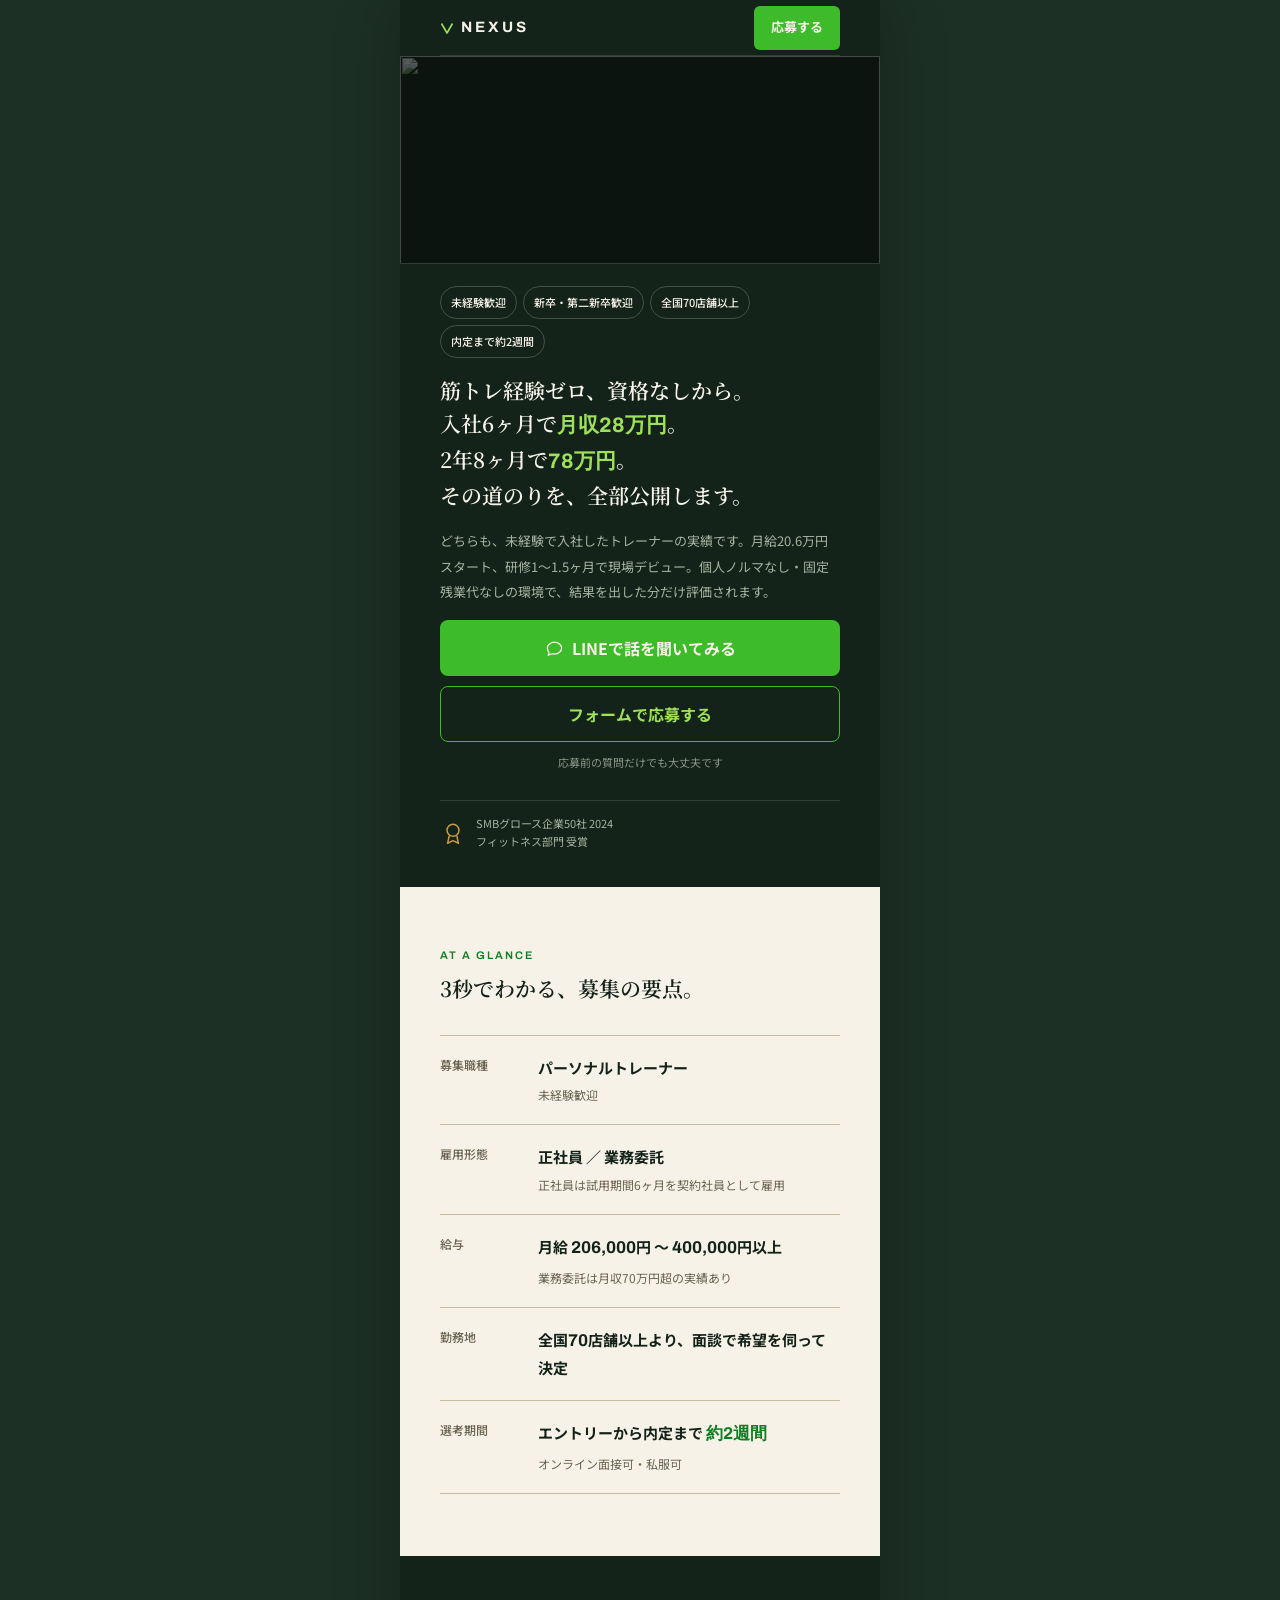
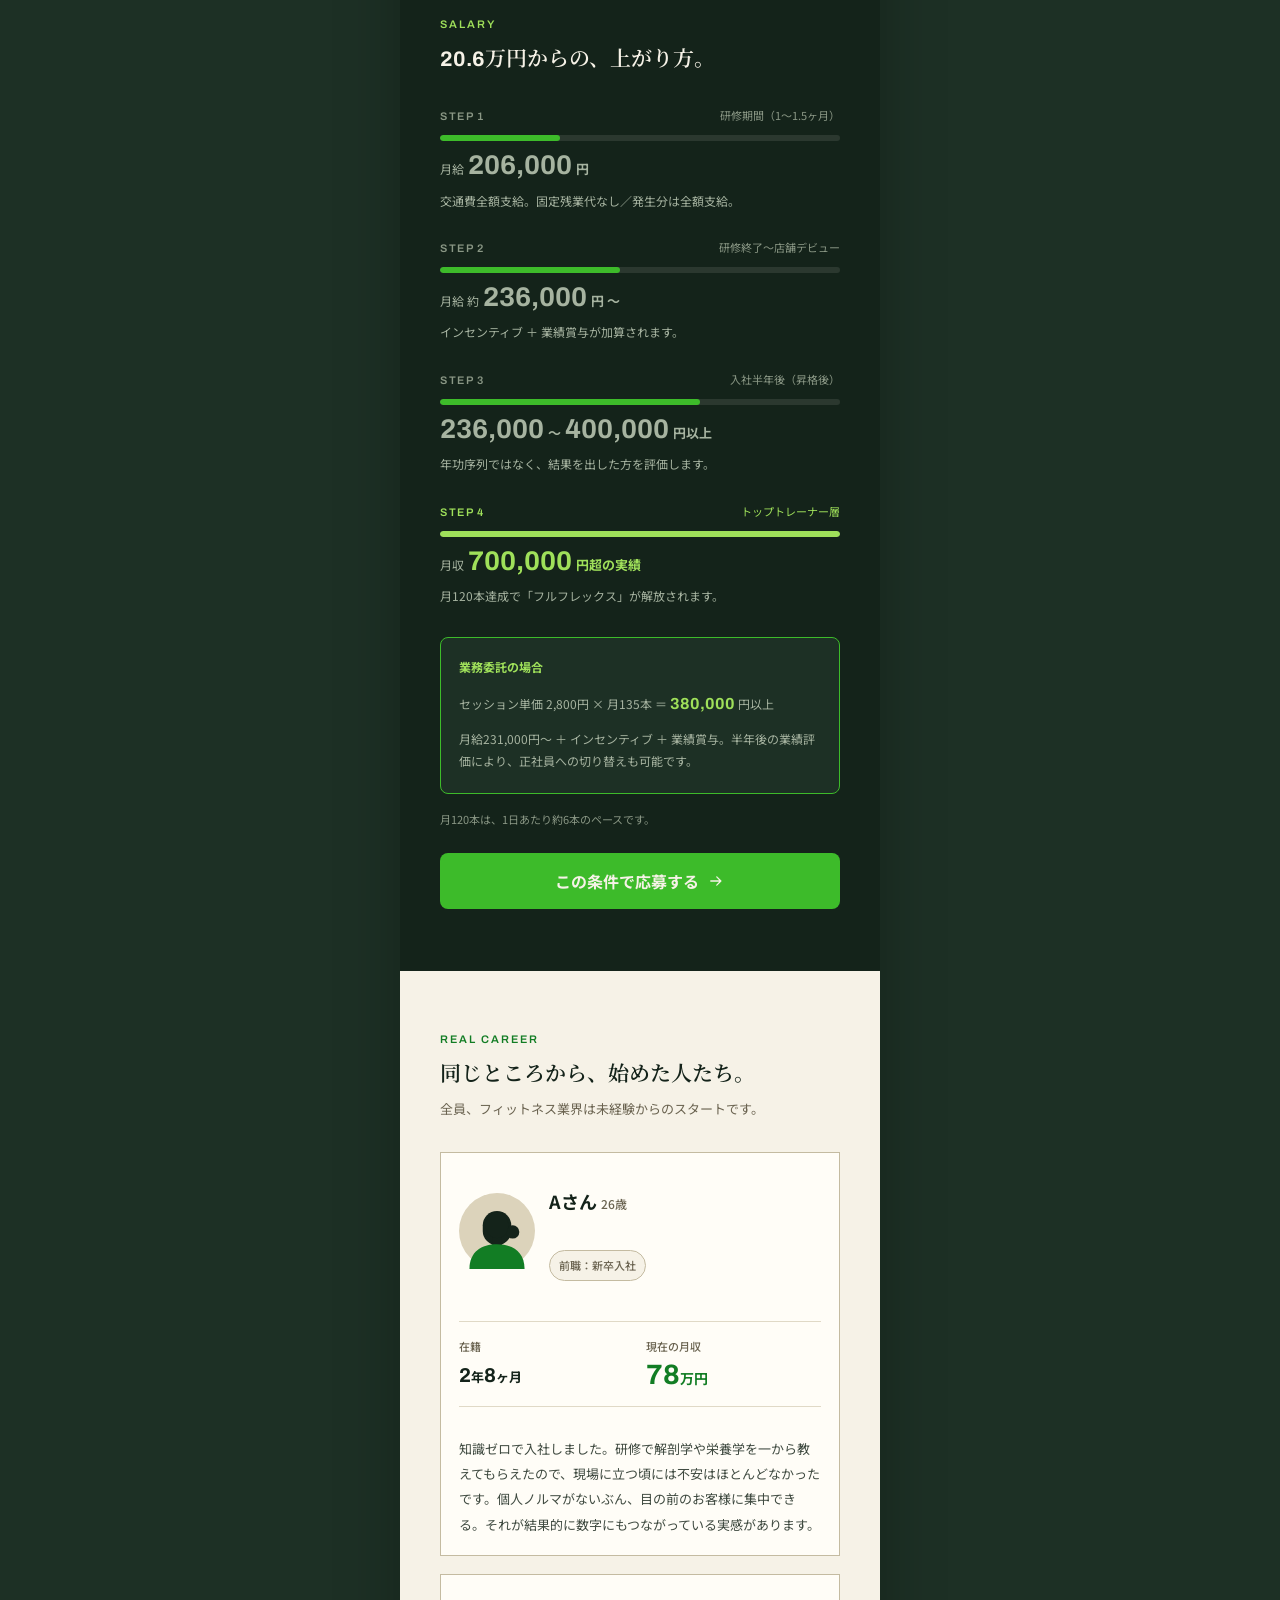
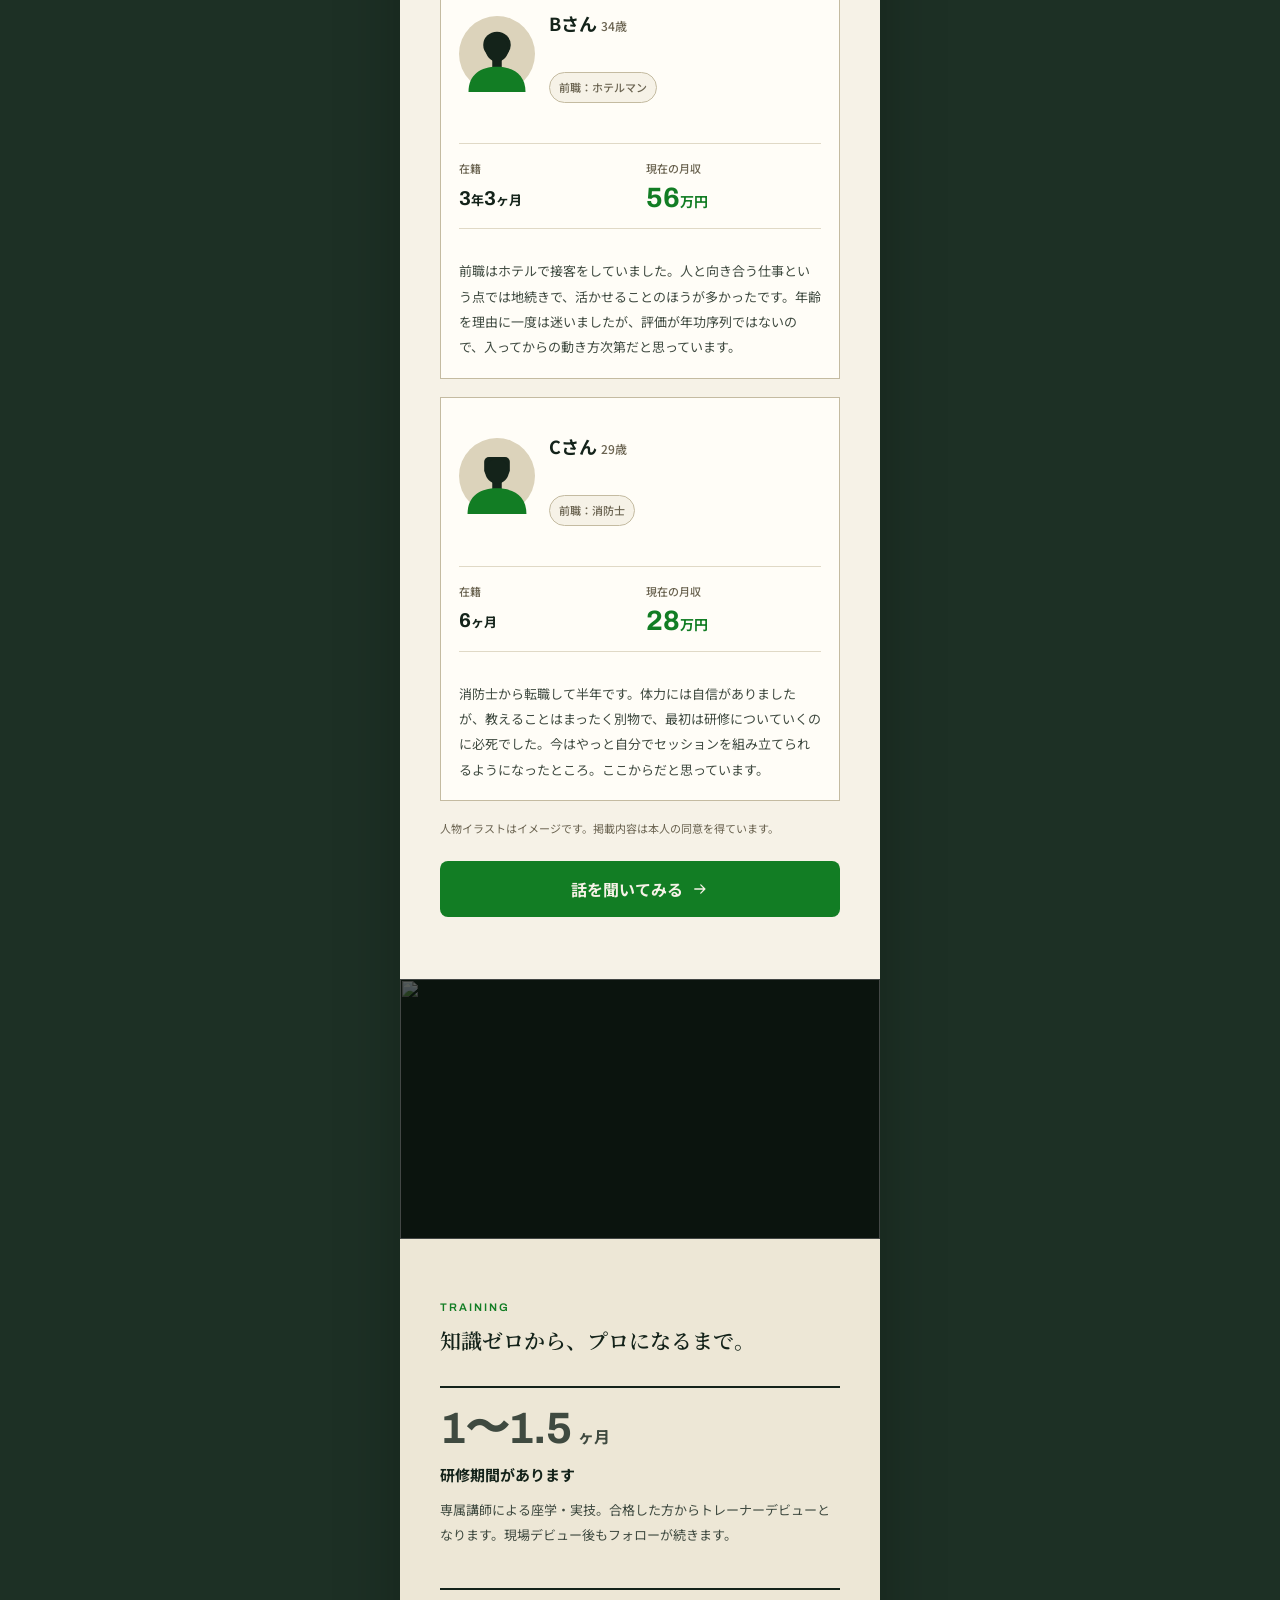
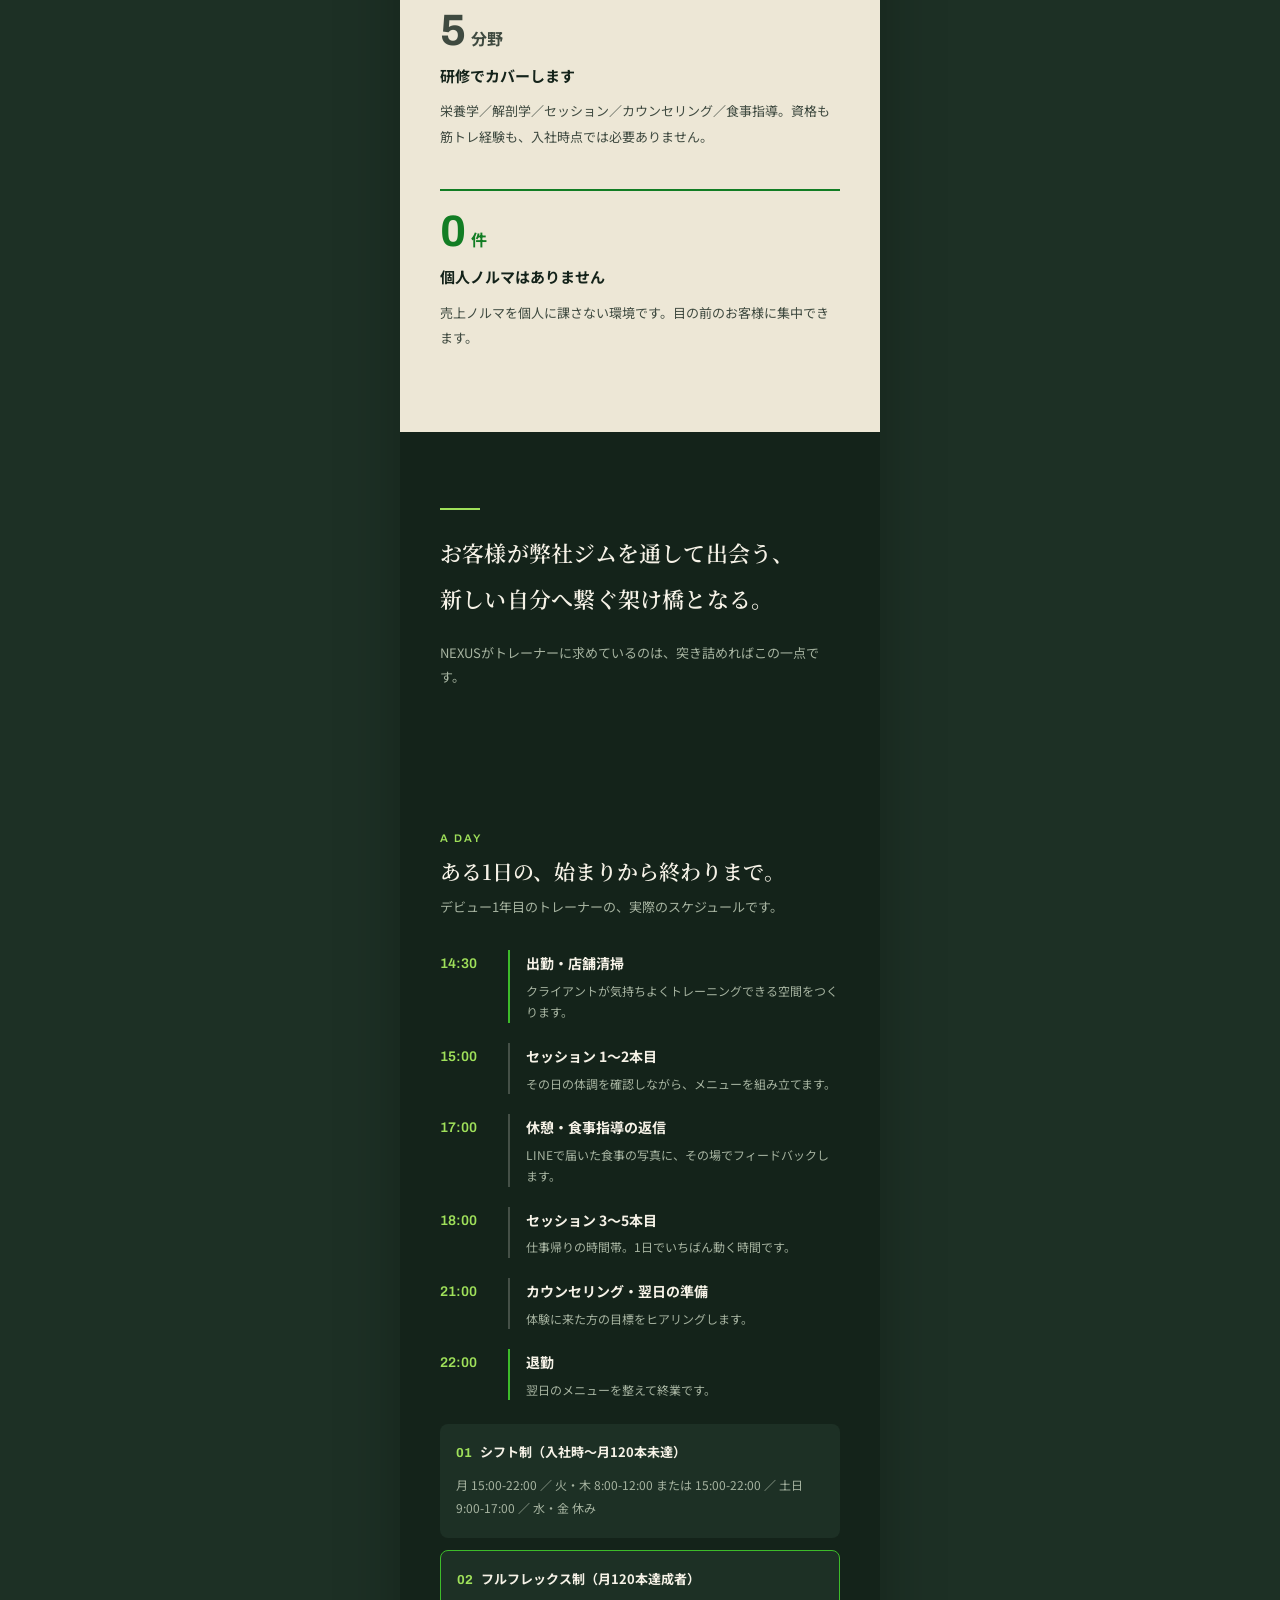
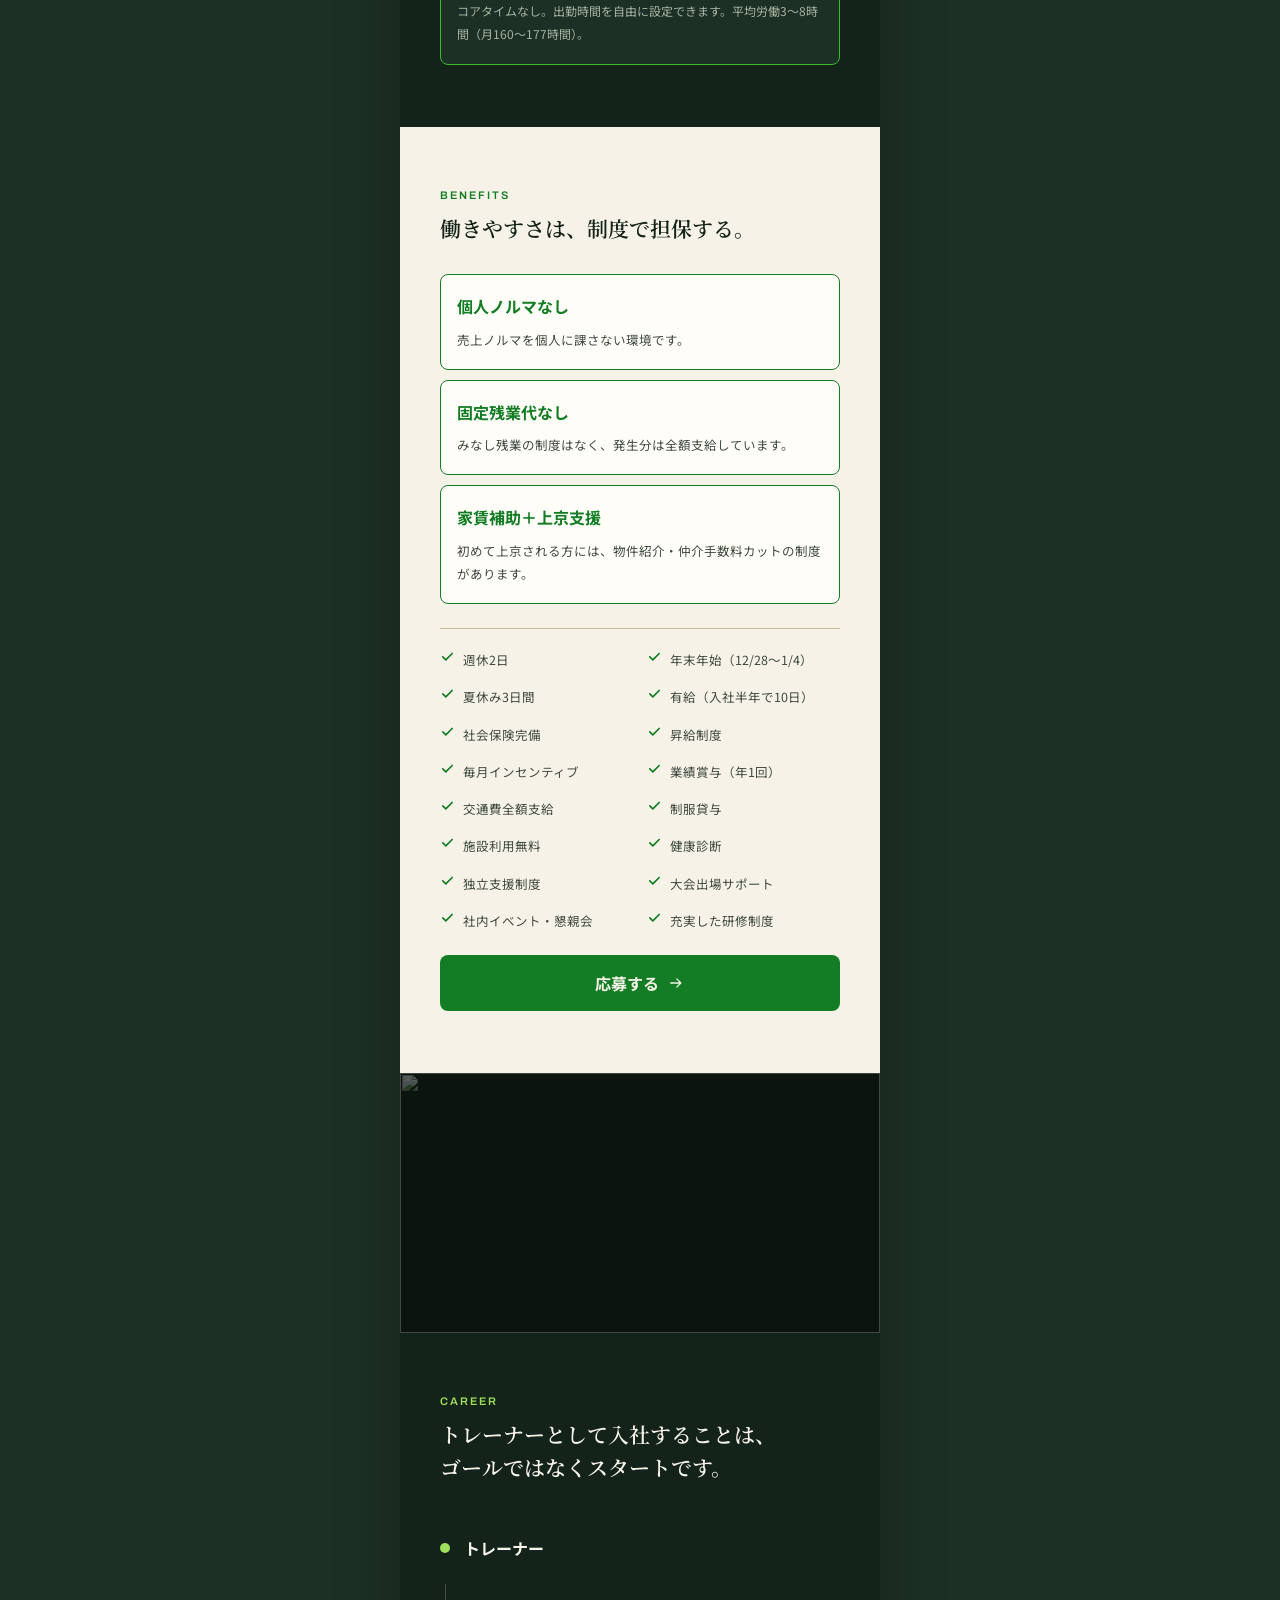
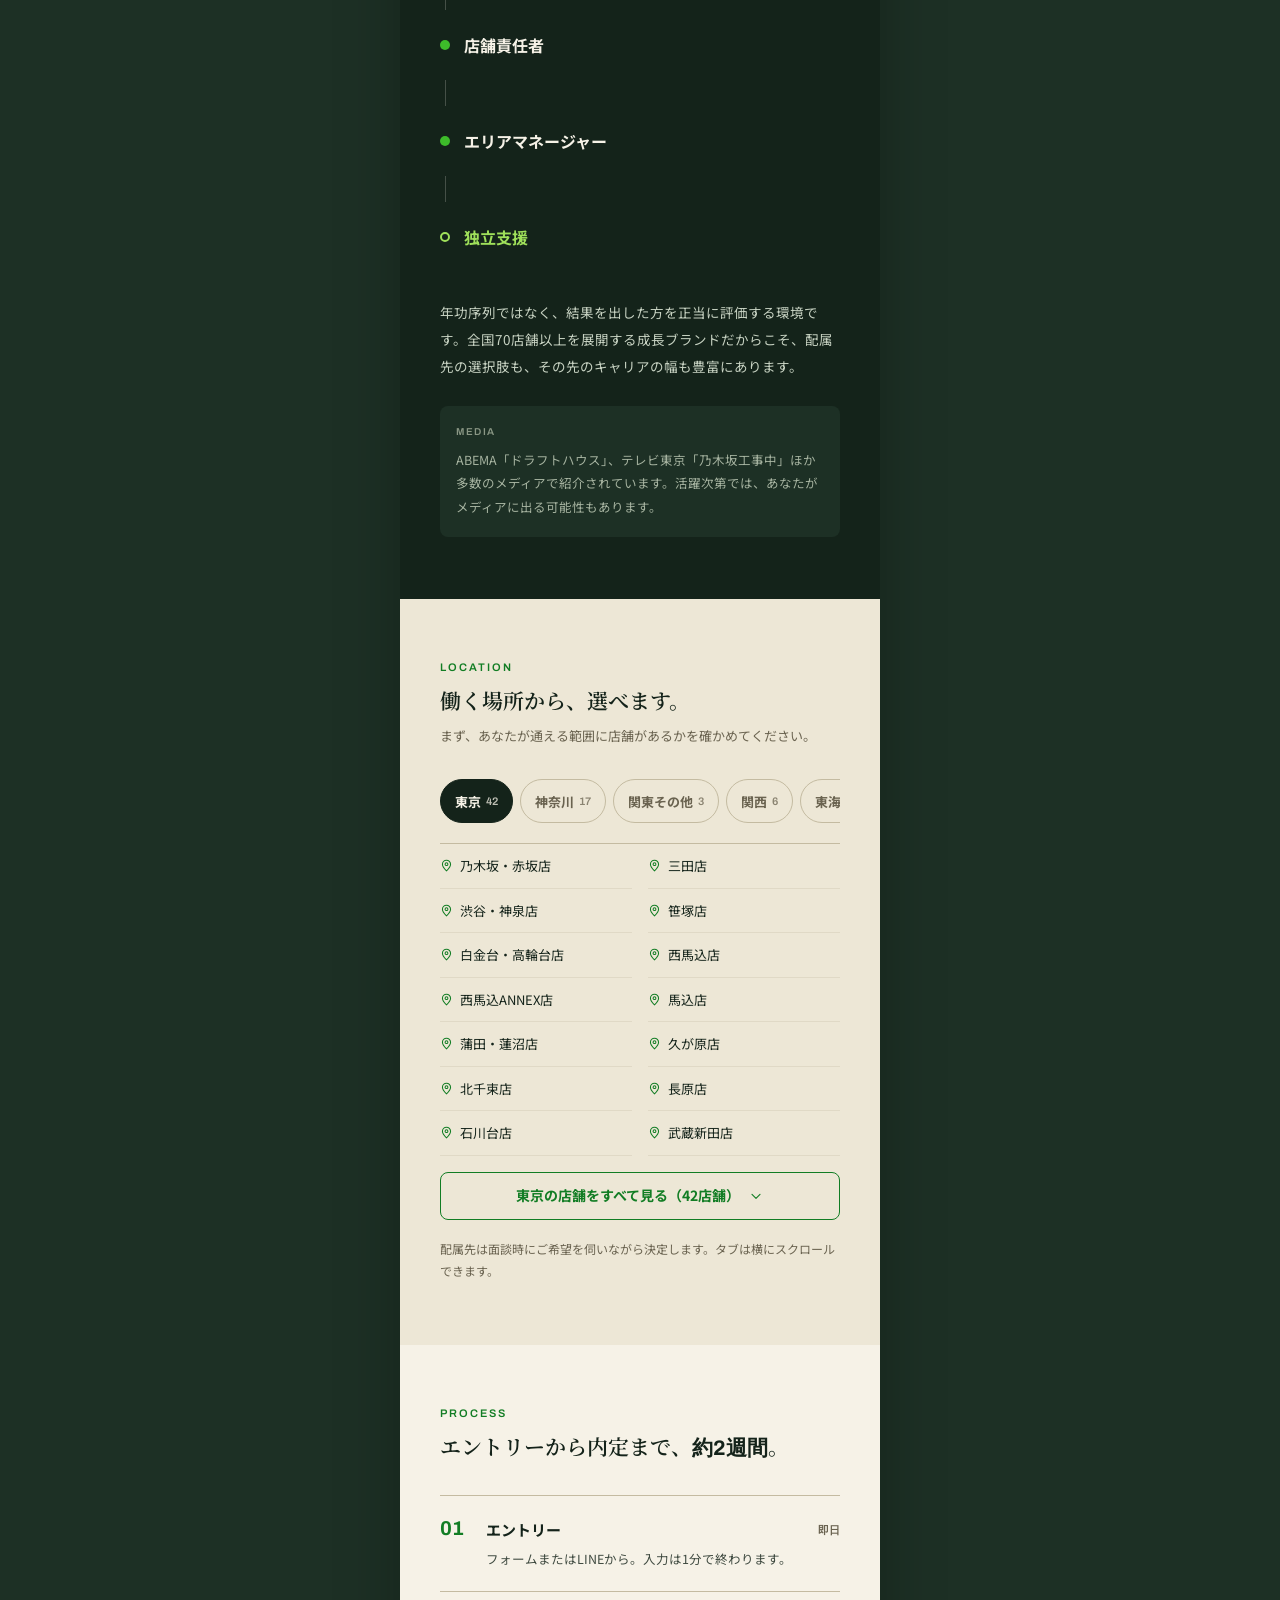
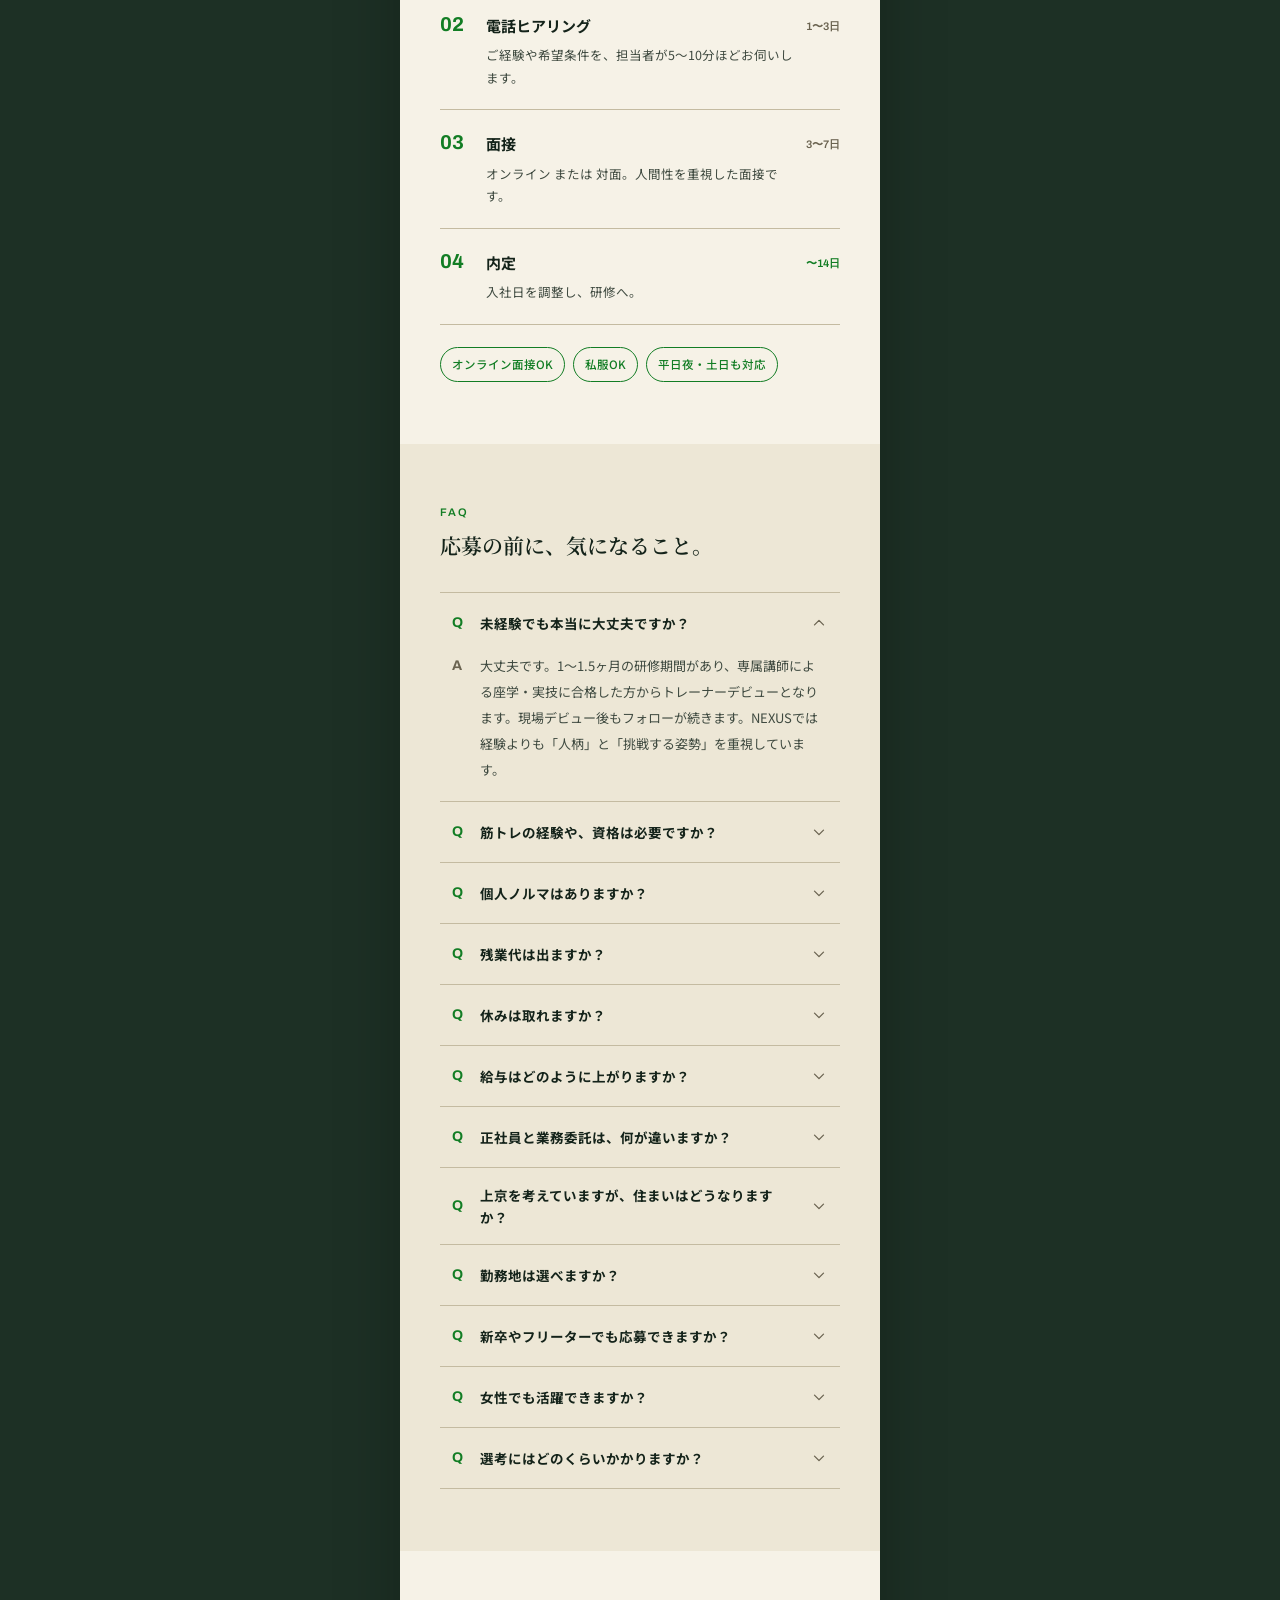
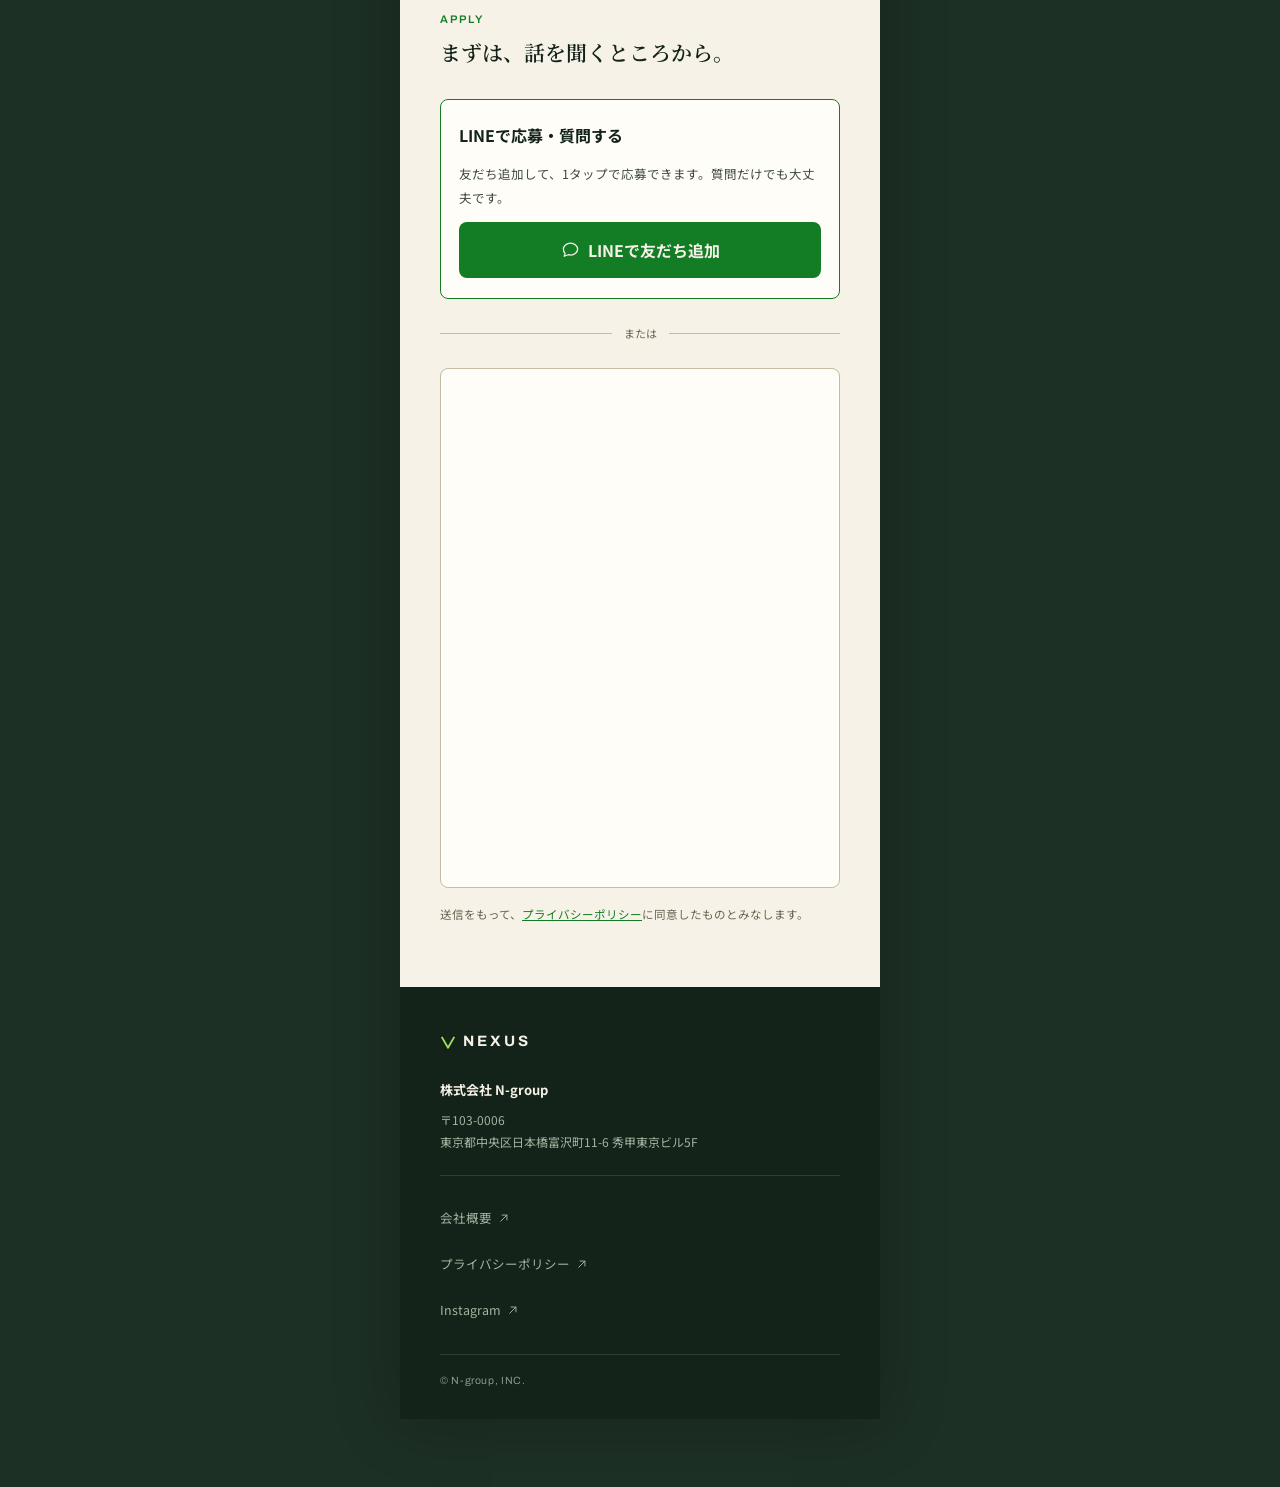
==== commit 0854f98d: "Add files via upload" ====
--- a/index.html
+++ b/index.html
@@ -15,6 +15,7 @@
 <meta property="og:image" content="https://recruit.nexus-gym.com/assets/ogp.png">
 <meta name="twitter:card" content="summary_large_image">
 
+<link rel="preconnect" href="https://images.unsplash.com">
 <link rel="preconnect" href="https://fonts.googleapis.com">
 <link rel="preconnect" href="https://fonts.gstatic.com" crossorigin>
 <link rel="stylesheet" href="https://fonts.googleapis.com/css2?family=Archivo:wght@600;700&family=Noto+Sans+JP:wght@400;500;700&family=Noto+Serif+JP:wght@600&display=swap">
@@ -88,12 +89,10 @@
     </div>
   </div>
 
-  <!-- TODO: 差し替え。<img src="/assets/hero.webp" alt="" width="780" height="416" fetchpriority="high"> -->
-  <div class="hero-photo">
-    <p class="photo-slot">
-      <svg width="22" height="22"><use href="#i-photo"/></svg>
-      写真：トレーニング中のカット
-    </p>
+  <!-- 暫定：Unsplash（thisGUYshoots / @block_08）。NEXUS提供の実写真が届いたら
+       src を /assets/hero.webp に差し替え、.scrim に is-light を追加する -->
+  <div class="hero-photo scrim">
+    <img src="https://images.unsplash.com/photo-1653927956711-f2222a45e040?auto=format&fit=crop&w=960&h=500&q=70" alt="" width="960" height="500" fetchpriority="high">
   </div>
 
   <div class="wrap">
@@ -267,6 +266,10 @@
   </div>
 </section>
 
+<!-- 暫定：Unsplash（Morrow Solutions / @morrowsolutions） -->
+<figure class="band scrim">
+  <img src="https://images.unsplash.com/photo-1656774950529-44a6153521ee?auto=format&fit=crop&w=960&h=640&q=70" alt="" width="960" height="640" loading="lazy">
+</figure>
 <!-- ========== 05 研修 ========== -->
 <section class="s-light-2">
   <div class="wrap">
@@ -291,6 +294,15 @@
         <p>売上ノルマを個人に課さない環境です。目の前のお客様に集中できます。</p>
       </div>
     </div>
+  </div>
+</section>
+
+<!-- ========== 息継ぎ（引用バンド） ========== -->
+<section class="s-dark quote-band">
+  <div class="wrap">
+    <span class="quote-rule"></span>
+    <p class="quote">お客様が弊社ジムを通して出会う、<br>新しい自分へ繋ぐ架け橋となる。</p>
+    <p class="quote-sub">NEXUSがトレーナーに求めているのは、突き詰めればこの一点です。</p>
   </div>
 </section>
 
@@ -363,6 +375,10 @@
   </div>
 </section>
 
+<!-- 暫定：Unsplash（ÇAĞIN KARGI / @caginkargi） -->
+<figure class="band scrim">
+  <img src="https://images.unsplash.com/photo-1613684708642-4fe5a4e031e8?auto=format&fit=crop&w=960&h=640&q=70" alt="" width="960" height="640" loading="lazy">
+</figure>
 <!-- ========== 08 キャリア ========== -->
 <section class="s-dark">
   <div class="wrap">
@@ -606,20 +622,24 @@
     <div class="line-block" id="line">
       <b>LINEで応募・質問する</b>
       <p>友だち追加して、1タップで応募できます。質問だけでも大丈夫です。</p>
-      <!-- TODO: href をLINE公式アカウントの友だち追加URLに差し替え -->
-      <a class="btn btn-primary-light" href="#" data-cta="line-main"><svg width="19" height="19"><use href="#i-chat"/></svg>LINEで友だち追加</a>
+      <a class="btn btn-primary-light" href="https://lin.ee/tHo9VZW" target="_blank" rel="noopener" data-cta="line-main"><svg width="19" height="19"><use href="#i-chat"/></svg>LINEで友だち追加</a>
     </div>
 
     <p class="or"><span>または</span></p>
 
     <div class="form-slot">
-      <!-- TODO: formrunの埋め込みタグに差し替え。
-           formrun側の「完了画面」を「外部ページ」にして
-           https://recruit.nexus-gym.com/thanks/ を指定すること。 -->
-      <div class="form-placeholder">
-        <svg width="26" height="26" style="color:var(--line)"><use href="#i-photo"/></svg>
-        formrunの埋め込みタグをここに設置します
-      </div>
+      <script src="https://sdk.form.run/js/v2/embed.js"></script>
+      <div
+        class="formrun-embed"
+        data-formrun-form="@hakoniwa-lab-SKJk7NUHRJl7lUjfAAht"
+        data-formrun-redirect="true"
+      ></div>
+      <noscript>
+        <p class="form-fallback">
+          フォームの表示にはJavaScriptが必要です。
+          お手数ですが<a href="https://lin.ee/tHo9VZW">LINEからご応募</a>ください。
+        </p>
+      </noscript>
     </div>
 
     <p class="consent">送信をもって、<a href="https://nexus-gym.com/legal.html" target="_blank" rel="noopener">プライバシーポリシー</a>に同意したものとみなします。</p>
--- a/styles.css
+++ b/styles.css
@@ -86,7 +86,7 @@
 .s-dark { background: var(--ink); color: var(--on-dark); }
 .s-light { background: var(--paper); color: var(--ink); }
 .s-light-2 { background: var(--paper-2); color: var(--ink); }
-section { padding-block: 44px 46px; }
+section { padding-block: 58px 62px; }
 
 /* ---------- 見出しユニット ---------- */
 .eyebrow {
@@ -118,7 +118,7 @@
   color: var(--muted);
 }
 .s-dark .lede { color: var(--muted-dark); }
-.sec-head { margin-bottom: 22px; }
+.sec-head { margin-bottom: 30px; }
 
 /* ---------- ボタン ---------- */
 .btn {
@@ -227,7 +227,7 @@
   display: grid;
   grid-template-columns: 84px 1fr;
   gap: 14px;
-  padding-block: 15px;
+  padding-block: 19px;
   border-bottom: 1px solid var(--line);
   align-items: start;
 }
@@ -238,7 +238,7 @@
 .fact .hl { color: var(--accent-deep); }
 
 /* ---------- 給与ステップ ---------- */
-.steps { display: grid; gap: 18px; margin-bottom: 24px; }
+.steps { display: grid; gap: 26px; margin-bottom: 30px; }
 .step { display: grid; gap: 8px; }
 .step-top { display: flex; align-items: baseline; justify-content: space-between; gap: 10px; }
 .step-no { font-family: var(--f-num); font-weight: 600; font-size: 11px; letter-spacing: .14em; color: var(--soft-dark); }
@@ -267,7 +267,7 @@
 .note-dark { margin: 16px 0 0; font-size: 11px; line-height: 1.8; color: var(--soft-dark); }
 
 /* ---------- 先輩カード ---------- */
-.members { display: grid; gap: 14px; }
+.members { display: grid; gap: 18px; }
 .member {
   border: 1px solid var(--line);
   background: var(--card);
@@ -301,7 +301,7 @@
 .disclaimer { margin: 18px 0 22px; font-size: 11px; line-height: 1.8; color: var(--muted); }
 
 /* ---------- 大きな数字（研修） ---------- */
-.reasons { display: grid; gap: 14px; }
+.reasons { display: grid; gap: 20px; }
 .reason { border-top: 2px solid var(--ink); padding-block: 18px 20px; display: grid; gap: 8px; }
 .reason.is-hl { border-top-color: var(--accent-deep); }
 .reason .fig { display: flex; align-items: baseline; gap: 6px; }
@@ -339,7 +339,7 @@
 .perk-list {
   margin: 0 0 24px; padding: 20px 0 0; list-style: none;
   border-top: 1px solid var(--line);
-  display: grid; grid-template-columns: repeat(2, minmax(0, 1fr)); gap: 12px 14px;
+  display: grid; grid-template-columns: repeat(2, minmax(0, 1fr)); gap: 16px 14px;
 }
 .perk-list li {
   display: grid; grid-template-columns: 15px 1fr; gap: 8px; align-items: start;
@@ -381,7 +381,7 @@
 .area-panel > .stores { border-top: 1px solid var(--line); }
 .stores li {
   display: grid; grid-template-columns: 13px 1fr; gap: 7px; align-items: center;
-  padding-block: 9px; border-bottom: 1px solid var(--line-soft);
+  padding-block: 12px; border-bottom: 1px solid var(--line-soft);
   font-size: 13px; line-height: 1.5;
 }
 .more { margin-top: 16px; }
@@ -402,7 +402,7 @@
 .flow { border-top: 1px solid var(--line); margin-bottom: 22px; }
 .flow-step {
   display: grid; grid-template-columns: 34px 1fr auto; gap: 12px;
-  padding-block: 16px; border-bottom: 1px solid var(--line); align-items: start;
+  padding-block: 20px; border-bottom: 1px solid var(--line); align-items: start;
 }
 .flow-no { font-family: var(--f-num); font-weight: 700; font-size: 20px; line-height: 1.2; color: var(--accent-deep); }
 .flow-body { display: grid; gap: 4px; }
@@ -423,7 +423,7 @@
 .faq summary {
   list-style: none; cursor: pointer;
   display: grid; grid-template-columns: 18px 1fr 18px; gap: 10px; align-items: center;
-  min-height: 56px; padding: 12px;
+  min-height: 60px; padding: 16px 12px;
 }
 .faq summary::-webkit-details-marker { display: none; }
 .faq summary .q { font-family: var(--f-num); font-weight: 700; font-size: 14px; color: var(--accent-deep); }
@@ -455,10 +455,9 @@
   min-height: 520px;
 }
 .form-slot iframe { width: 100%; border: 0; display: block; }
-.form-placeholder {
-  min-height: 504px; display: grid; place-content: center; justify-items: center; gap: 10px;
-  border: 1px dashed var(--line); border-radius: 4px; text-align: center;
-  color: var(--muted); font-size: 13px; line-height: 1.9; padding: 24px;
+.form-fallback {
+  margin: 0; padding: 32px 20px; text-align: center;
+  font-size: 13px; line-height: 1.95; color: var(--muted);
 }
 .consent { margin: 16px 0 0; font-size: 11.5px; line-height: 1.9; color: var(--muted); }
 
@@ -509,6 +508,53 @@
 @media (min-width: 700px) {
   body { background: var(--ink-2); }
   .page { max-width: 480px; margin-inline: auto; background: var(--paper); box-shadow: 0 0 60px rgba(0,0,0,.25); }
+  /* ダーク面のページ（/thanks/）が上の .page に背景を奪われないように */
+  .page.s-dark { background: var(--ink); }
   :root { --maxw: 440px; }
   .bar-inner { max-width: 440px; }
 }
+
+
+/* ---------- 引用バンド（息継ぎ用） ---------- */
+.quote-band { padding-block: 76px 80px; }
+.quote-band .wrap { display: grid; gap: 20px; }
+.quote-rule { width: 40px; height: 2px; background: var(--accent-2); }
+.quote {
+  margin: 0;
+  font-family: var(--f-serif);
+  font-weight: 600;
+  font-size: 22px;
+  line-height: 2.05;
+  letter-spacing: .01em;
+  color: var(--on-dark);
+  word-break: auto-phrase;
+}
+.quote-sub { margin: 0; font-size: 13px; line-height: 1.9; color: var(--muted-dark); }
+
+/* ---------- 写真バンド ----------
+   実写真が用意できたら、index.html の該当コメントを
+   このマークアップに差し替えるだけで入ります。 */
+
+
+/* ---------- 写真スクリム ----------
+   ストック写真の上に重ねる暗幕。目的は2つ。
+   ①ブランドのダークグリーンに色調を寄せる
+   ②人物を「風景の一部」として見せ、自社スタッフの紹介と誤読させない
+   実写真（NEXUS提供）に差し替えたら .is-light を足して薄くする。 */
+.scrim { position: relative; overflow: hidden; background: var(--ink); isolation: isolate; }
+.scrim > img {
+  width: 100%; height: 100%; object-fit: cover; display: block;
+  filter: grayscale(.38) contrast(1.06) brightness(.66);
+}
+.scrim::after {
+  content: ""; position: absolute; inset: 0; pointer-events: none;
+  background: rgba(20, 35, 26, .52);
+  mix-blend-mode: multiply;
+}
+.scrim.is-light > img { filter: grayscale(.1) contrast(1.02) brightness(.92); }
+.scrim.is-light::after { background: rgba(20, 35, 26, .18); }
+
+/* 写真バンドは全幅。キャプションは付けない
+   （ストック写真に自社施設の説明を付けると事実と異なるため） */
+.band { margin: 0; }
+.band.scrim > img { height: 260px; }
